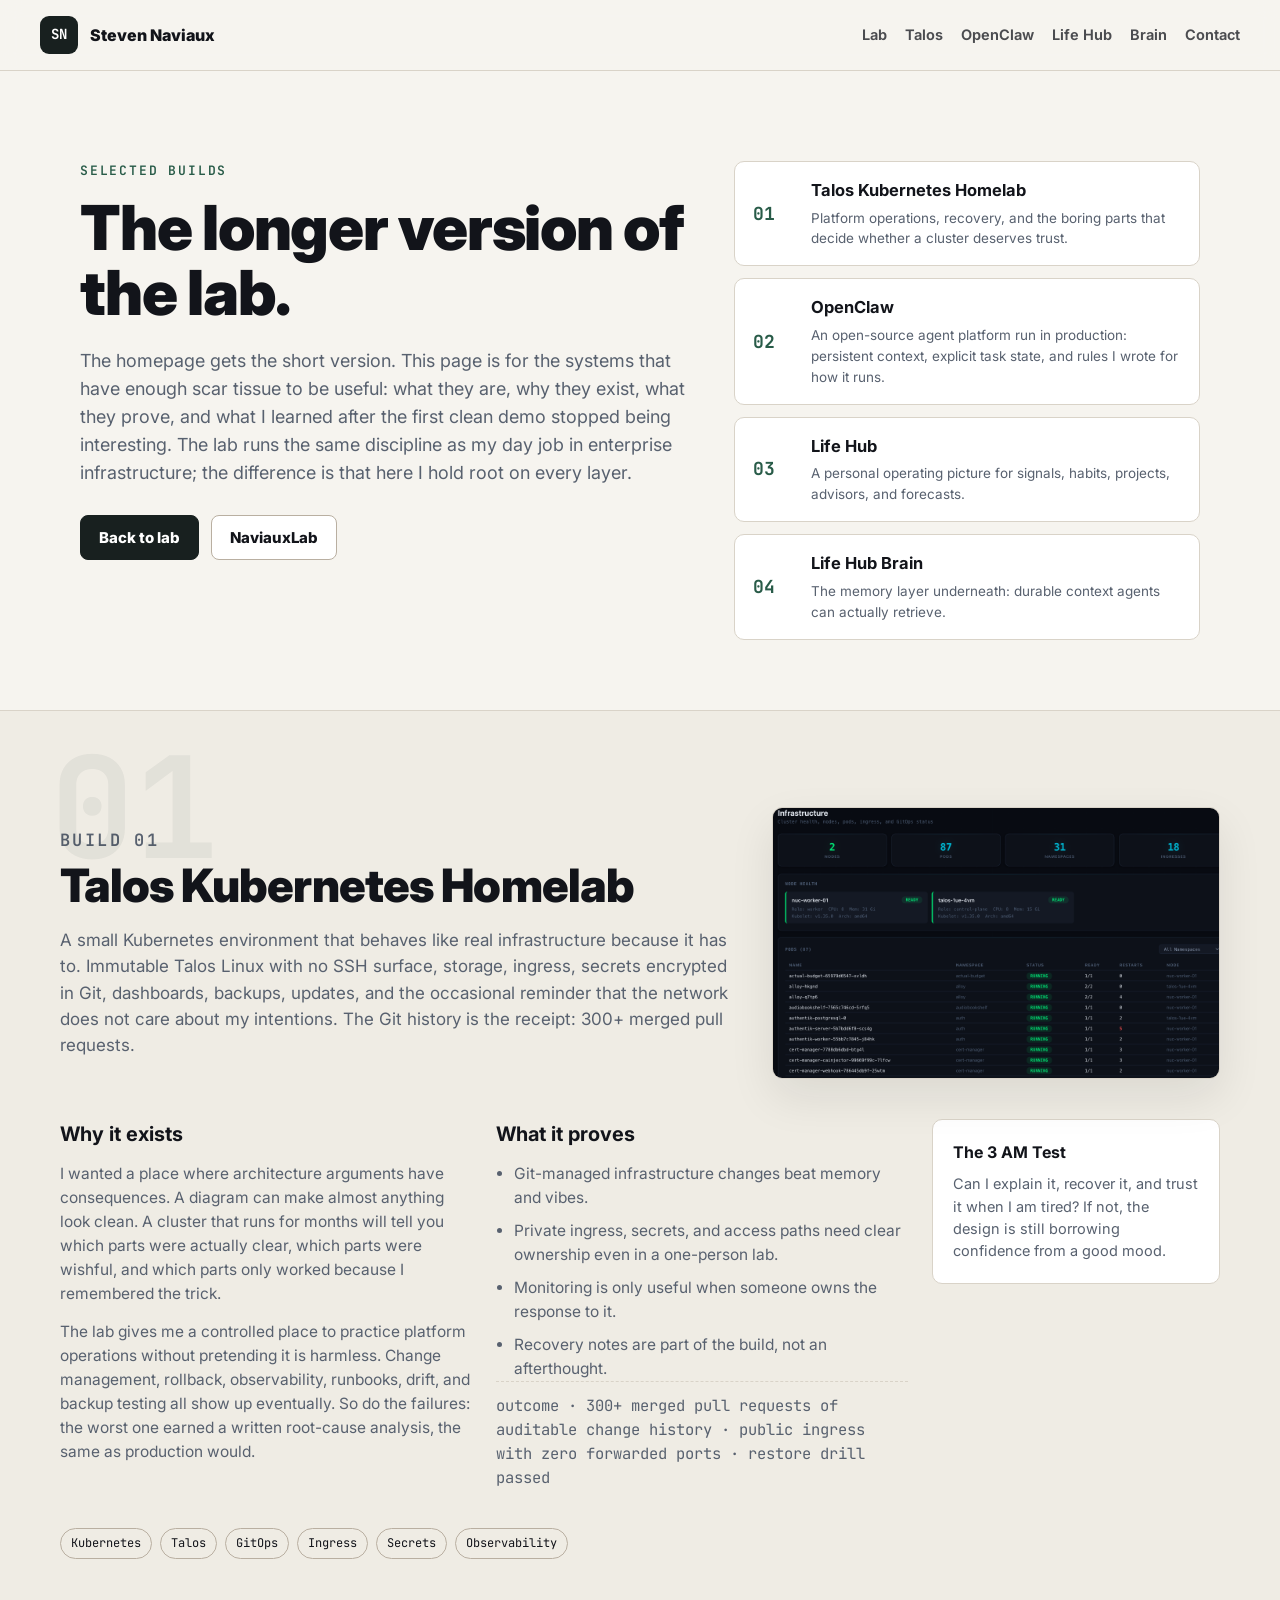
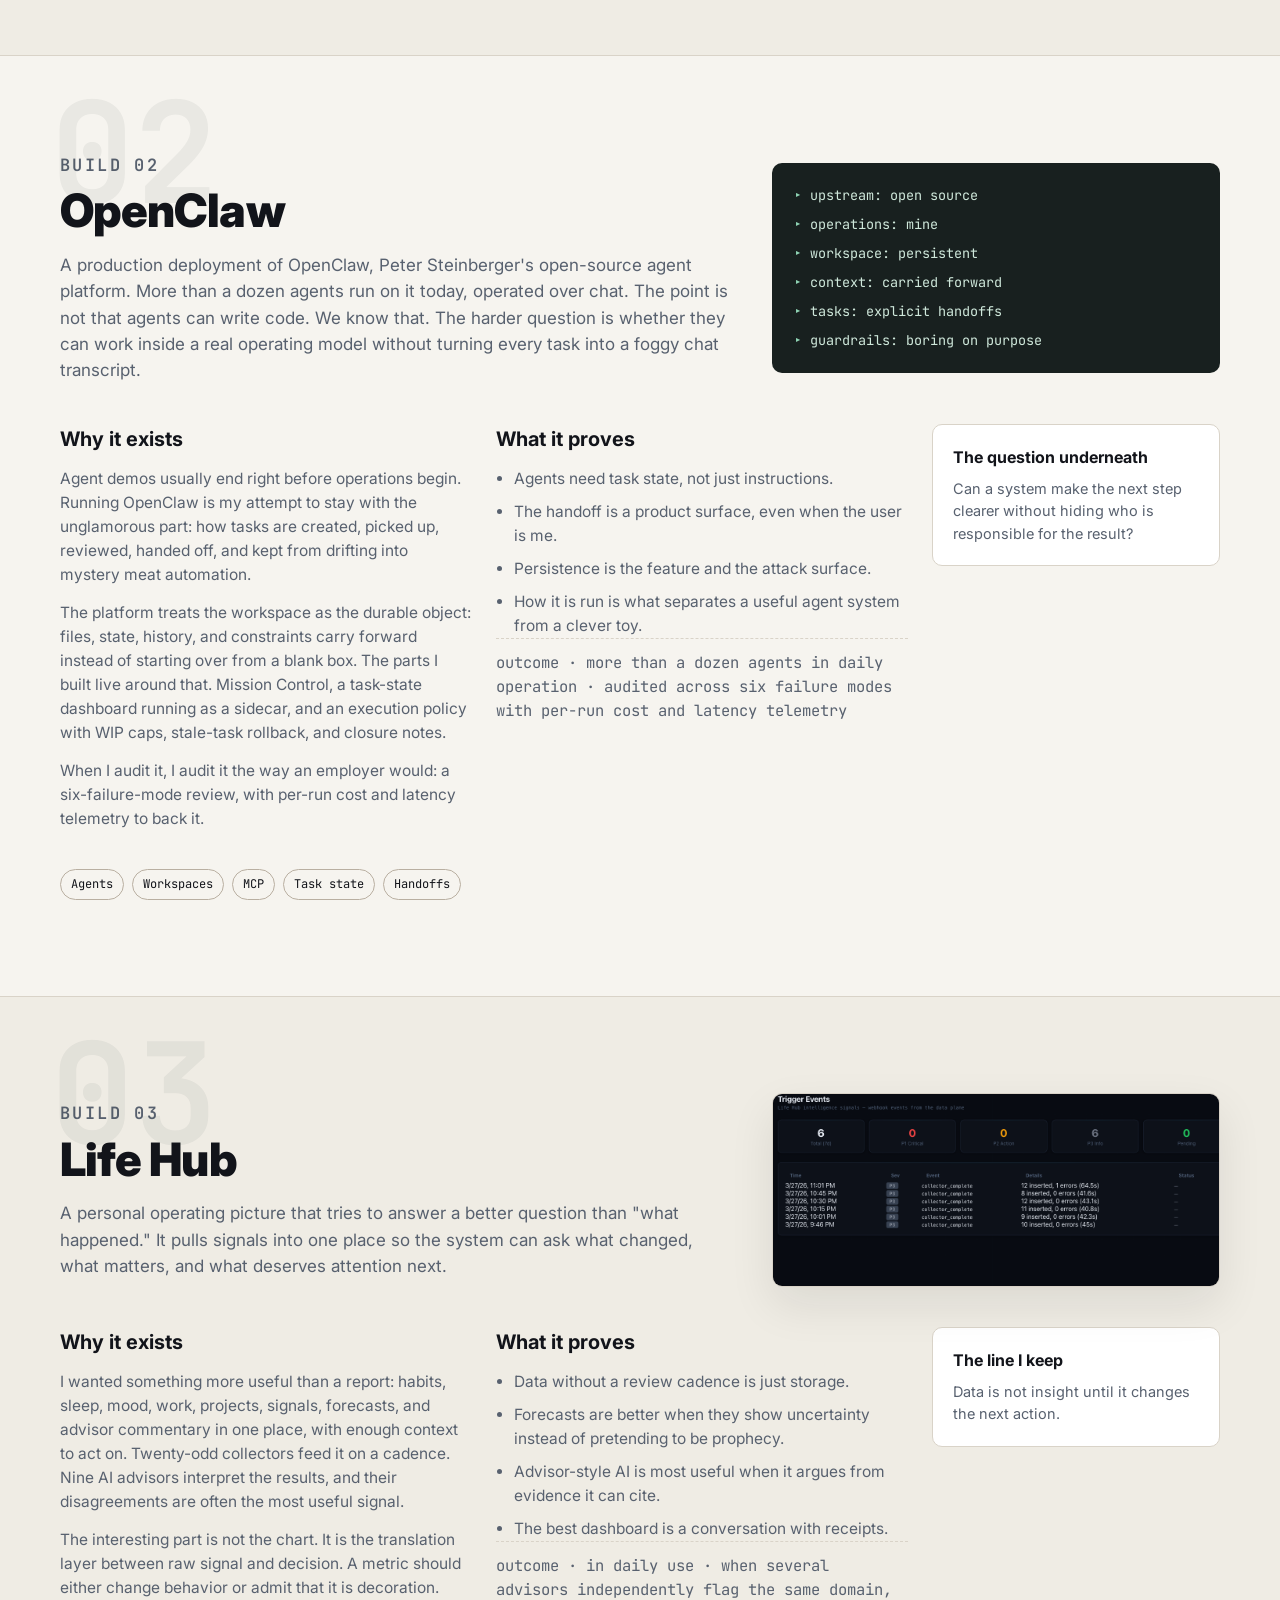
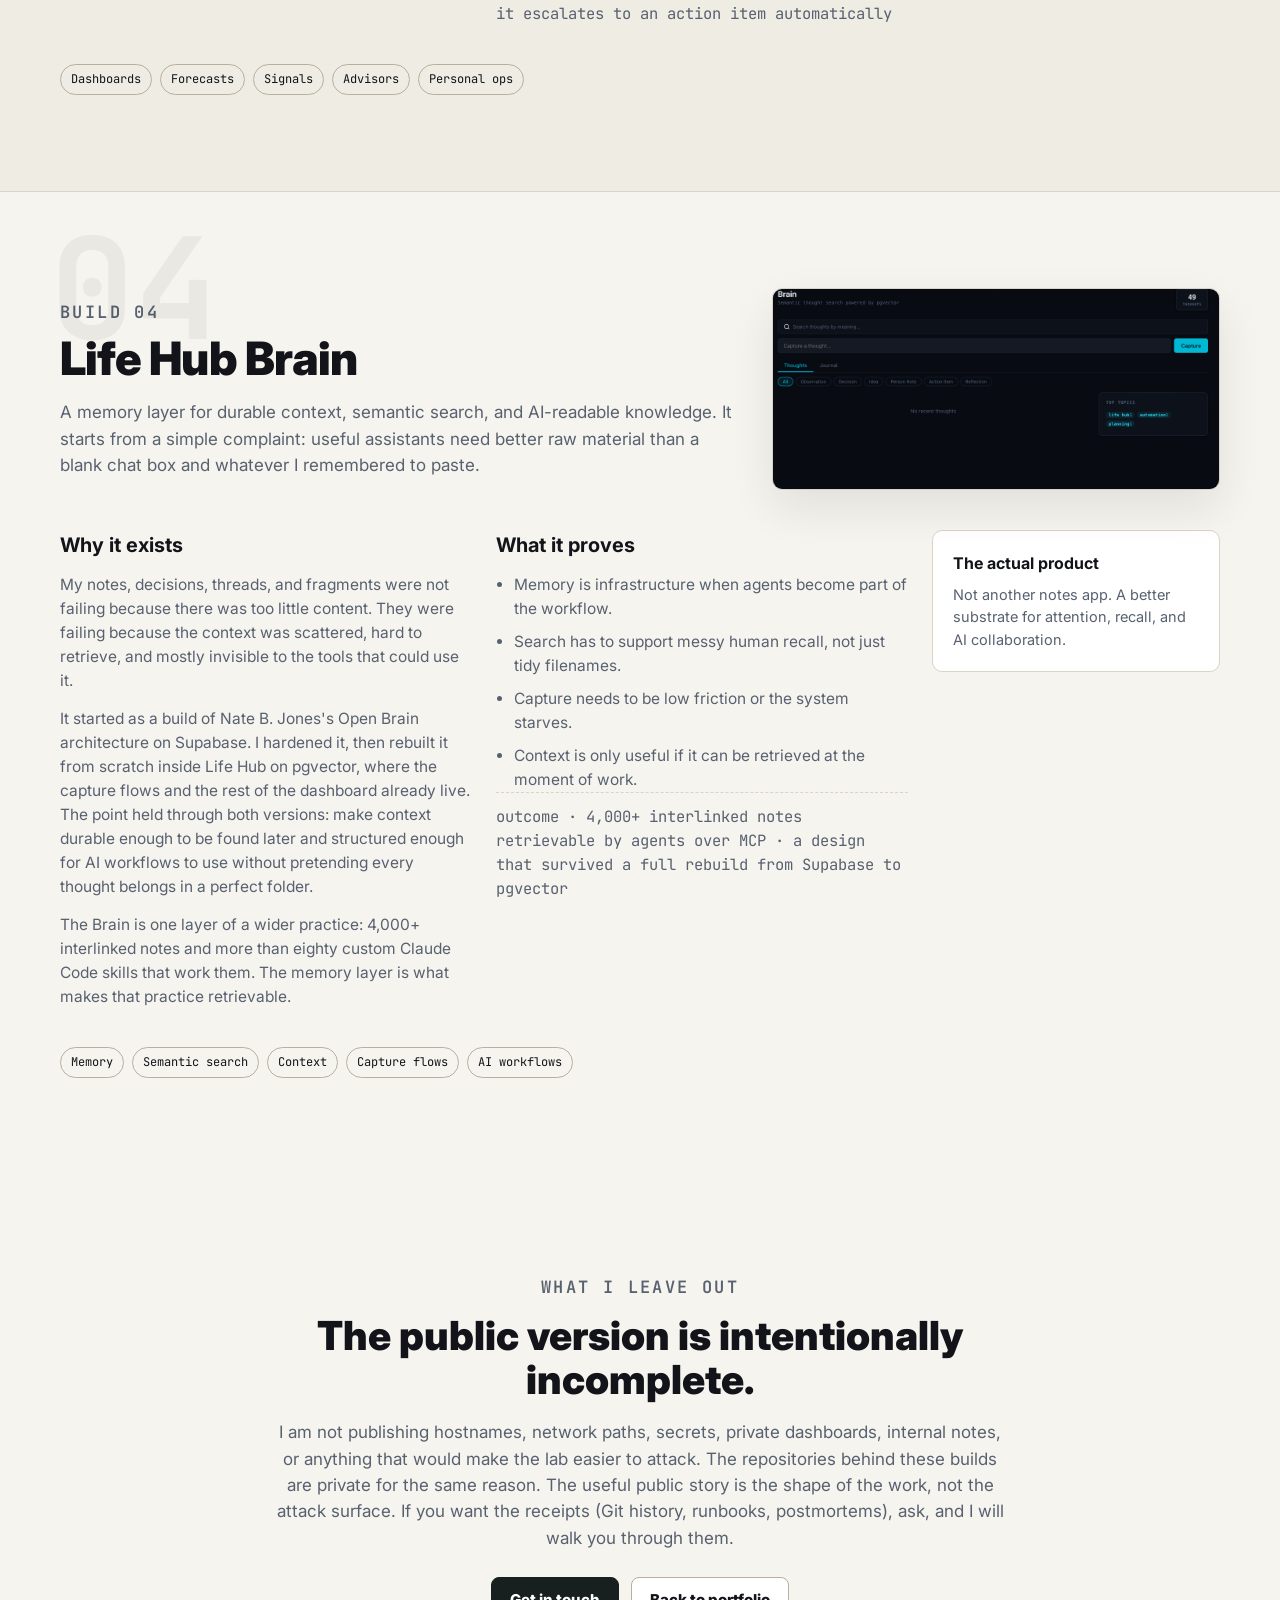
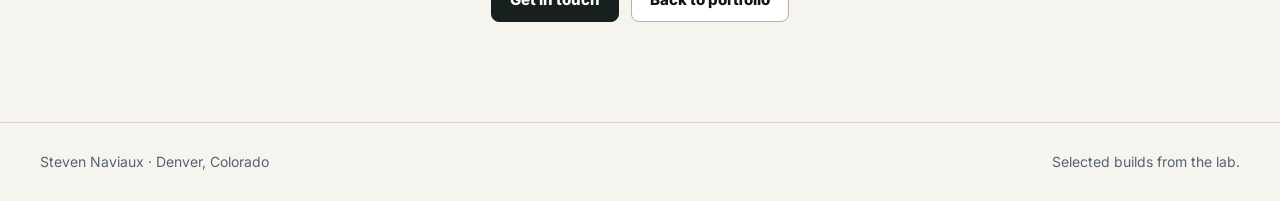
==== builds/index.html @ 9220adcc "feat: launch portfolio site - Promote reviewed portfolio to root: topology homepage, selected builds" ====
<!doctype html>
<html lang="en">
  <head>
    <meta charset="utf-8">
    <meta name="viewport" content="width=device-width, initial-scale=1">
    <meta name="robots" content="index,follow">
    <title>Steven Naviaux | Selected Builds</title>
    <meta name="description" content="Selected independent infrastructure and AI builds by Steven Naviaux, including platform operations, agent workflows, personal intelligence, and AI memory systems.">
    <link rel="canonical" href="https://www.stevennaviaux.com/builds/">
    <meta property="og:type" content="website">
    <meta property="og:title" content="Steven Naviaux | Selected Builds">
    <meta property="og:description" content="Selected independent infrastructure and AI builds by Steven Naviaux, including platform operations, agent workflows, personal intelligence, and AI memory systems.">
    <meta property="og:url" content="https://www.stevennaviaux.com/builds/">
    <meta property="og:image" content="https://www.stevennaviaux.com/assets/headshot.png">
    <meta name="twitter:card" content="summary">
    <meta name="twitter:title" content="Steven Naviaux | Selected Builds">
    <meta name="twitter:description" content="Selected independent infrastructure and AI builds by Steven Naviaux, including platform operations, agent workflows, personal intelligence, and AI memory systems.">
    <meta name="twitter:image" content="https://www.stevennaviaux.com/assets/headshot.png">
    <link rel="icon" type="image/svg+xml" href="../assets/favicon.svg">
    <link rel="preconnect" href="https://fonts.googleapis.com">
    <link rel="preconnect" href="https://fonts.gstatic.com" crossorigin>
    <link rel="stylesheet" href="https://fonts.googleapis.com/css2?family=Inter:wght@400..900&family=JetBrains+Mono:wght@400;600;700&display=swap">
    <style>
      :root {
        --ink: #12141a;
        --muted: #58616f;
        --paper: #f6f4ef;
        --panel: #ffffff;
        --line: #d9d3c8;
        --line-strong: #b9afa1;
        --forest: #285b48;
        --charcoal: #18201f;
        --mono: "JetBrains Mono", ui-monospace, SFMono-Regular, Menlo, monospace;
        --shadow: 0 18px 45px rgba(18, 20, 26, 0.09);
      }
      * { box-sizing: border-box; }
      html { scroll-behavior: smooth; }
      body {
        margin: 0;
        background: var(--paper);
        color: var(--ink);
        font-family: Inter, ui-sans-serif, system-ui, sans-serif;
        line-height: 1.55;
      }
      a { color: inherit; }
      :focus-visible { outline: 3px solid var(--forest); outline-offset: 3px; }
      section[id] { scroll-margin-top: 96px; }

      .skip-link {
        position: absolute; left: 16px; top: 12px; z-index: 120;
        transform: translateY(-200%);
        border-radius: 6px; background: var(--ink); color: #ffffff;
        padding: 10px 14px; text-decoration: none; font-weight: 700;
      }
      .skip-link:focus { transform: translateY(0); }

      .ribbon {
        background: var(--charcoal);
        color: #f6f4ef;
        font-family: var(--mono);
        font-size: 12.5px;
        padding: 9px 24px;
        letter-spacing: 0.04em;
      }
      .ribbon strong { color: #8fd4b4; }

      header.site {
        position: sticky; top: 0; z-index: 50;
        display: flex; align-items: center; justify-content: space-between; gap: 20px;
        padding: 16px 40px;
        background: rgba(246, 244, 239, 0.88);
        backdrop-filter: blur(10px);
        border-bottom: 1px solid var(--line);
      }
      .brand { display: flex; align-items: center; gap: 12px; font-weight: 850; text-decoration: none; }
      .brand-mark {
        display: inline-grid; place-items: center; width: 38px; height: 38px;
        border-radius: 9px; background: var(--charcoal); color: #fff;
        font-family: var(--mono); font-size: 14px; font-weight: 700;
      }
      nav.links { display: flex; flex-wrap: wrap; gap: 18px; font-size: 14.5px; font-weight: 650; }
      nav.links a { text-decoration: none; opacity: 0.75; transition: opacity 0.15s; position: relative; }
      nav.links a:hover { opacity: 1; }
      nav.links a::after {
        content: ""; position: absolute; left: 0; right: 0; bottom: -4px; height: 2px;
        background: var(--forest); transform: scaleX(0); transform-origin: left;
        transition: transform 0.25s ease;
      }
      nav.links a:hover::after, nav.links a:focus-visible::after { transform: scaleX(1); }

      .eyebrow {
        font-family: var(--mono);
        font-size: 13px; font-weight: 600;
        letter-spacing: 0.14em; text-transform: uppercase;
        color: var(--forest);
        margin: 0 0 14px;
      }

      .button {
        display: inline-flex; align-items: center; justify-content: center;
        min-height: 44px; padding: 10px 18px;
        border: 1px solid var(--line-strong); border-radius: 8px;
        background: #fff; font-size: 15px; font-weight: 800; text-decoration: none;
        transition: transform 0.15s ease, box-shadow 0.15s ease, border-color 0.15s;
      }
      .button:hover { transform: translateY(-2px); box-shadow: var(--shadow); border-color: var(--ink); }
      .button-primary { background: var(--charcoal); border-color: var(--charcoal); color: #fff; }
      .actions { display: flex; flex-wrap: wrap; gap: 12px; }

      /* hero */
      .hero {
        max-width: 1200px; margin: 0 auto;
        display: grid; grid-template-columns: minmax(0, 1.3fr) minmax(0, 1fr);
        gap: 48px; align-items: start;
        padding: 90px 40px 70px;
      }
      .hero h1 {
        font-size: clamp(36px, 5vw, 62px);
        line-height: 1.05; letter-spacing: -0.02em;
        margin: 0 0 22px; font-weight: 880;
      }
      .hero-lede { font-size: 18px; color: var(--muted); margin: 0 0 28px; }
      .build-index { display: grid; gap: 12px; }
      .build-index a {
        display: grid; grid-template-columns: 44px 1fr; gap: 4px 14px;
        background: var(--panel); border: 1px solid var(--line); border-radius: 10px;
        padding: 16px 18px; text-decoration: none;
        transition: transform 0.2s ease, box-shadow 0.2s ease;
      }
      .build-index a:hover { transform: translateY(-3px); box-shadow: var(--shadow); }
      .build-index span { grid-row: span 2; font-family: var(--mono); font-weight: 700; color: var(--forest); font-size: 18px; align-self: center; }
      .build-index strong { font-size: 16.5px; }
      .build-index small { color: var(--muted); font-size: 13.5px; }

      /* build sections */
      .build-detail { padding: 96px 40px; }
      .band { background: #efece4; border-top: 1px solid var(--line); border-bottom: 1px solid var(--line); }
      .build-inner { max-width: 1160px; margin: 0 auto; }
      .build-header {
        display: grid; grid-template-columns: minmax(0, 1.2fr) minmax(0, 0.8fr);
        gap: 40px; align-items: center; margin-bottom: 40px; position: relative;
      }
      .build-header.text-only { grid-template-columns: minmax(0, 1.2fr) minmax(0, 0.8fr); }
      .build-header::before {
        content: attr(data-num);
        position: absolute; top: -70px; left: -10px; z-index: 0;
        font-family: var(--mono); font-weight: 700; line-height: 1;
        font-size: clamp(90px, 11vw, 150px);
        color: rgba(24, 32, 31, 0.055);
        pointer-events: none;
      }
      .build-header h2 { font-size: clamp(30px, 3.8vw, 46px); line-height: 1.08; letter-spacing: -0.02em; margin: 8px 0 16px; font-weight: 870; }
      .build-header p { color: var(--muted); font-size: 17px; margin: 0; }
      .build-shot { width: 100%; border-radius: 10px; border: 1px solid var(--line); box-shadow: var(--shadow); }

      .build-body {
        display: grid; grid-template-columns: minmax(0, 1fr) minmax(0, 1fr) minmax(0, 0.7fr);
        gap: 24px; margin-bottom: 24px;
      }
      .build-body h3 { margin: 0 0 12px; font-size: 20px; }
      .build-body p { color: var(--muted); margin: 0 0 14px; font-size: 15.5px; }
      .build-list { margin: 0; padding-left: 18px; color: var(--muted); font-size: 15.5px; }
      .build-list li + li { margin-top: 9px; }
      .outcome {
        font-family: var(--mono); font-size: 13px; color: var(--forest);
        margin: 16px 0 0; padding-top: 12px; border-top: 1px dashed var(--line);
      }
      .outcome::before { content: "outcome · "; color: var(--muted); }
      .pullout {
        background: var(--panel); border: 1px solid var(--line); border-radius: 10px;
        padding: 20px; align-self: start;
      }
      .pullout strong { display: block; margin-bottom: 8px; font-size: 16px; }
      .pullout p { color: var(--muted); margin: 0; font-size: 14.5px; }
      .band .pullout { background: #ffffff; }

      .terminal {
        display: grid; gap: 8px;
        background: var(--charcoal); color: #cfe8db;
        border-radius: 10px; padding: 22px;
        font-family: var(--mono); font-size: 13.5px;
      }
      .terminal span::before { content: "▸ "; color: #8fd4b4; }

      .tags { display: flex; flex-wrap: wrap; gap: 8px; list-style: none; margin: 10px 0 0; padding: 0; }
      .tags li { font-family: var(--mono); font-size: 12px; border: 1px solid var(--line-strong); border-radius: 999px; padding: 5px 10px; }

      /* closing */
      .close-section { max-width: 820px; margin: 0 auto; text-align: center; padding: 100px 40px; }
      .close-section h2 { font-size: clamp(28px, 3.4vw, 40px); line-height: 1.1; margin: 8px 0 16px; font-weight: 870; }
      .close-section p { color: var(--muted); font-size: 17px; }
      .close-section .actions { justify-content: center; margin-top: 26px; }

      footer.site {
        display: flex; justify-content: space-between; flex-wrap: wrap; gap: 12px;
        border-top: 1px solid var(--line); padding: 28px 40px; font-size: 14px; color: var(--muted);
      }
      footer.site p { margin: 0; }

      /* reveals (hidden state only applies once JS has confirmed itself via .js) */
      .js .reveal { opacity: 0; transform: translateY(26px); transition: opacity 0.6s ease, transform 0.6s ease; }
      .reveal.visible { opacity: 1; transform: none; }

      @media (max-width: 980px) {
        .hero, .build-header, .build-header.text-only { grid-template-columns: 1fr; }
        .build-body { grid-template-columns: 1fr 1fr; }
        .pullout { grid-column: 1 / -1; }
      }
      @media (max-width: 680px) {
        header.site, footer.site { padding-left: 20px; padding-right: 20px; }
        .hero { padding: 60px 20px 50px; }
        section[id] { scroll-margin-top: 150px; }
        .build-detail { padding: 70px 20px; }
        .close-section { padding: 80px 20px; }
        .build-body { grid-template-columns: 1fr; }
        .build-header::before { font-size: 80px; top: -48px; }
      }
      @media (prefers-reduced-motion: reduce) {
        html { scroll-behavior: auto; }
        *, *::before, *::after { animation-duration: 0.01ms !important; transition-duration: 0.01ms !important; }
        .reveal { opacity: 1 !important; transform: none !important; }
      }
    </style>
  </head>
  <body class="portfolio-page build-page live-mode" data-site-state="live">
    <a class="skip-link" href="#main">Skip to content</a>

    <header class="site" aria-label="Primary navigation">
      <a class="brand" href="../#top" aria-label="Steven Naviaux home">
        <span class="brand-mark" aria-hidden="true">SN</span>
        <span>Steven Naviaux</span>
      </a>
      <nav class="links" aria-label="Build sections">
        <a href="../#lab">Lab</a>
        <a href="#talos">Talos</a>
        <a href="#openclaw">OpenClaw</a>
        <a href="#life-hub">Life Hub</a>
        <a href="#brain">Brain</a>
        <a href="../#contact">Contact</a>
      </nav>
    </header>

    <main id="main">
      <section class="hero" aria-labelledby="builds-title">
        <div>
          <p class="eyebrow">Selected builds</p>
          <h1 id="builds-title">The longer version of the lab.</h1>
          <p class="hero-lede">
            The homepage gets the short version. This page is for the systems that have enough scar tissue to be useful: what they are, why they exist, what they prove, and what I learned after the first clean demo stopped being interesting. The lab runs the same discipline as my day job in enterprise infrastructure; the difference is that here I hold root on every layer.
          </p>
          <div class="actions">
            <a class="button button-primary" href="../#lab">Back to lab</a>
            <a class="button" href="https://steven.naviauxlab.com/">NaviauxLab</a>
          </div>
        </div>
        <div class="build-index" aria-label="Build index">
          <a href="#talos">
            <span>01</span>
            <strong>Talos Kubernetes Homelab</strong>
            <small>Platform operations, recovery, and the boring parts that decide whether a cluster deserves trust.</small>
          </a>
          <a href="#openclaw">
            <span>02</span>
            <strong>OpenClaw</strong>
            <small>An open-source agent platform run in production: persistent context, explicit task state, and rules I wrote for how it runs.</small>
          </a>
          <a href="#life-hub">
            <span>03</span>
            <strong>Life Hub</strong>
            <small>A personal operating picture for signals, habits, projects, advisors, and forecasts.</small>
          </a>
          <a href="#brain">
            <span>04</span>
            <strong>Life Hub Brain</strong>
            <small>The memory layer underneath: durable context agents can actually retrieve.</small>
          </a>
        </div>
      </section>

      <section class="build-detail band" id="talos" aria-labelledby="talos-title">
        <div class="build-inner">
          <div class="build-header reveal" data-num="01">
            <div>
              <p class="eyebrow">Build 01</p>
              <h2 id="talos-title">Talos Kubernetes Homelab</h2>
              <p>
                A small Kubernetes environment that behaves like real infrastructure because it has to. Immutable Talos Linux with no SSH surface, storage, ingress, secrets encrypted in Git, dashboards, backups, updates, and the occasional reminder that the network does not care about my intentions. The Git history is the receipt: 300+ merged pull requests.
              </p>
            </div>
            <img class="build-shot" src="../assets/lab-infra.png" alt="Cropped infrastructure dashboard showing cluster health, nodes, pods, namespaces, and ingress status.">
          </div>
          <div class="build-body reveal">
            <article>
              <h3>Why it exists</h3>
              <p>
                I wanted a place where architecture arguments have consequences. A diagram can make almost anything look clean. A cluster that runs for months will tell you which parts were actually clear, which parts were wishful, and which parts only worked because I remembered the trick.
              </p>
              <p>
                The lab gives me a controlled place to practice platform operations without pretending it is harmless. Change management, rollback, observability, runbooks, drift, and backup testing all show up eventually. So do the failures: the worst one earned a written root-cause analysis, the same as production would.
              </p>
            </article>
            <article>
              <h3>What it proves</h3>
              <ul class="build-list">
                <li>Git-managed infrastructure changes beat memory and vibes.</li>
                <li>Private ingress, secrets, and access paths need clear ownership even in a one-person lab.</li>
                <li>Monitoring is only useful when someone owns the response to it.</li>
                <li>Recovery notes are part of the build, not an afterthought.</li>
              </ul>
              <p class="outcome">300+ merged pull requests of auditable change history · public ingress with zero forwarded ports · restore drill passed</p>
            </article>
            <aside class="pullout">
              <strong>The 3 AM Test</strong>
              <p>Can I explain it, recover it, and trust it when I am tired? If not, the design is still borrowing confidence from a good mood.</p>
            </aside>
          </div>
          <ul class="tags" aria-label="Talos build tags">
            <li>Kubernetes</li>
            <li>Talos</li>
            <li>GitOps</li>
            <li>Ingress</li>
            <li>Secrets</li>
            <li>Observability</li>
          </ul>
        </div>
      </section>

      <section class="build-detail" id="openclaw" aria-labelledby="openclaw-title">
        <div class="build-inner">
          <div class="build-header text-only reveal" data-num="02">
            <div>
              <p class="eyebrow">Build 02</p>
              <h2 id="openclaw-title">OpenClaw</h2>
              <p>
                A production deployment of OpenClaw, Peter Steinberger's open-source agent platform. More than a dozen agents run on it today, operated over chat. The point is not that agents can write code. We know that. The harder question is whether they can work inside a real operating model without turning every task into a foggy chat transcript.
              </p>
            </div>
            <div class="terminal" aria-label="OpenClaw operating model">
              <span>upstream: open source</span>
              <span>operations: mine</span>
              <span>workspace: persistent</span>
              <span>context: carried forward</span>
              <span>tasks: explicit handoffs</span>
              <span>guardrails: boring on purpose</span>
            </div>
          </div>
          <div class="build-body reveal">
            <article>
              <h3>Why it exists</h3>
              <p>
                Agent demos usually end right before operations begin. Running OpenClaw is my attempt to stay with the unglamorous part: how tasks are created, picked up, reviewed, handed off, and kept from drifting into mystery meat automation.
              </p>
              <p>
                The platform treats the workspace as the durable object: files, state, history, and constraints carry forward instead of starting over from a blank box. The parts I built live around that. Mission Control, a task-state dashboard running as a sidecar, and an execution policy with WIP caps, stale-task rollback, and closure notes.
              </p>
              <p>
                When I audit it, I audit it the way an employer would: a six-failure-mode review, with per-run cost and latency telemetry to back it.
              </p>
            </article>
            <article>
              <h3>What it proves</h3>
              <ul class="build-list">
                <li>Agents need task state, not just instructions.</li>
                <li>The handoff is a product surface, even when the user is me.</li>
                <li>Persistence is the feature and the attack surface.</li>
                <li>How it is run is what separates a useful agent system from a clever toy.</li>
              </ul>
              <p class="outcome">more than a dozen agents in daily operation · audited across six failure modes with per-run cost and latency telemetry</p>
            </article>
            <aside class="pullout">
              <strong>The question underneath</strong>
              <p>Can a system make the next step clearer without hiding who is responsible for the result?</p>
            </aside>
          </div>
          <ul class="tags" aria-label="OpenClaw build tags">
            <li>Agents</li>
            <li>Workspaces</li>
            <li>MCP</li>
            <li>Task state</li>
            <li>Handoffs</li>
          </ul>
        </div>
      </section>

      <section class="build-detail band" id="life-hub" aria-labelledby="life-hub-title">
        <div class="build-inner">
          <div class="build-header reveal" data-num="03">
            <div>
              <p class="eyebrow">Build 03</p>
              <h2 id="life-hub-title">Life Hub</h2>
              <p>
                A personal operating picture that tries to answer a better question than "what happened." It pulls signals into one place so the system can ask what changed, what matters, and what deserves attention next.
              </p>
            </div>
            <img class="build-shot" src="../assets/lab-triggers.png" alt="Cropped Mission Control trigger events view showing Life Hub intelligence signals and collector status.">
          </div>
          <div class="build-body reveal">
            <article>
              <h3>Why it exists</h3>
              <p>
                I wanted something more useful than a report: habits, sleep, mood, work, projects, signals, forecasts, and advisor commentary in one place, with enough context to act on. Twenty-odd collectors feed it on a cadence. Nine AI advisors interpret the results, and their disagreements are often the most useful signal.
              </p>
              <p>
                The interesting part is not the chart. It is the translation layer between raw signal and decision. A metric should either change behavior or admit that it is decoration.
              </p>
            </article>
            <article>
              <h3>What it proves</h3>
              <ul class="build-list">
                <li>Data without a review cadence is just storage.</li>
                <li>Forecasts are better when they show uncertainty instead of pretending to be prophecy.</li>
                <li>Advisor-style AI is most useful when it argues from evidence it can cite.</li>
                <li>The best dashboard is a conversation with receipts.</li>
              </ul>
              <p class="outcome">in daily use · when several advisors independently flag the same domain, it escalates to an action item automatically</p>
            </article>
            <aside class="pullout">
              <strong>The line I keep</strong>
              <p>Data is not insight until it changes the next action.</p>
            </aside>
          </div>
          <ul class="tags" aria-label="Life Hub build tags">
            <li>Dashboards</li>
            <li>Forecasts</li>
            <li>Signals</li>
            <li>Advisors</li>
            <li>Personal ops</li>
          </ul>
        </div>
      </section>

      <section class="build-detail" id="brain" aria-labelledby="brain-title">
        <div class="build-inner">
          <div class="build-header reveal" data-num="04">
            <div>
              <p class="eyebrow">Build 04</p>
              <h2 id="brain-title">Life Hub Brain</h2>
              <p>
                A memory layer for durable context, semantic search, and AI-readable knowledge. It starts from a simple complaint: useful assistants need better raw material than a blank chat box and whatever I remembered to paste.
              </p>
            </div>
            <img class="build-shot" src="../assets/lab-brain.png" alt="Cropped semantic thought search interface with topic filters and search controls.">
          </div>
          <div class="build-body reveal">
            <article>
              <h3>Why it exists</h3>
              <p>
                My notes, decisions, threads, and fragments were not failing because there was too little content. They were failing because the context was scattered, hard to retrieve, and mostly invisible to the tools that could use it.
              </p>
              <p>
                It started as a build of Nate B. Jones's Open Brain architecture on Supabase. I hardened it, then rebuilt it from scratch inside Life Hub on pgvector, where the capture flows and the rest of the dashboard already live. The point held through both versions: make context durable enough to be found later and structured enough for AI workflows to use without pretending every thought belongs in a perfect folder.
              </p>
              <p>
                The Brain is one layer of a wider practice: 4,000+ interlinked notes and more than eighty custom Claude Code skills that work them. The memory layer is what makes that practice retrievable.
              </p>
            </article>
            <article>
              <h3>What it proves</h3>
              <ul class="build-list">
                <li>Memory is infrastructure when agents become part of the workflow.</li>
                <li>Search has to support messy human recall, not just tidy filenames.</li>
                <li>Capture needs to be low friction or the system starves.</li>
                <li>Context is only useful if it can be retrieved at the moment of work.</li>
              </ul>
              <p class="outcome">4,000+ interlinked notes retrievable by agents over MCP · a design that survived a full rebuild from Supabase to pgvector</p>
            </article>
            <aside class="pullout">
              <strong>The actual product</strong>
              <p>Not another notes app. A better substrate for attention, recall, and AI collaboration.</p>
            </aside>
          </div>
          <ul class="tags" aria-label="Life Hub Brain build tags">
            <li>Memory</li>
            <li>Semantic search</li>
            <li>Context</li>
            <li>Capture flows</li>
            <li>AI workflows</li>
          </ul>
        </div>
      </section>

      <section class="close-section" aria-labelledby="builds-close-title">
        <p class="eyebrow">What I leave out</p>
        <h2 id="builds-close-title">The public version is intentionally incomplete.</h2>
        <p>
          I am not publishing hostnames, network paths, secrets, private dashboards, internal notes, or anything that would make the lab easier to attack. The repositories behind these builds are private for the same reason. The useful public story is the shape of the work, not the attack surface. If you want the receipts (Git history, runbooks, postmortems), ask, and I will walk you through them.
        </p>
        <div class="actions">
          <a class="button button-primary" href="../#contact">Get in touch</a>
          <a class="button" href="../">Back to portfolio</a>
        </div>
      </section>
    </main>

    <footer class="site">
      <p>Steven Naviaux · Denver, Colorado</p>
      <p>Selected builds from the lab.</p>
    </footer>

    <script>
      (function () {
        try {
          document.documentElement.classList.add("js");
          const reduced = window.matchMedia("(prefers-reduced-motion: reduce)").matches;
          const els = document.querySelectorAll(".reveal");
          if (reduced || !("IntersectionObserver" in window)) {
            els.forEach((el) => el.classList.add("visible"));
            return;
          }
          const observer = new IntersectionObserver((entries) => {
            entries.forEach((e) => { if (e.isIntersecting) { e.target.classList.add("visible"); observer.unobserve(e.target); } });
          }, { threshold: 0.1 });
          els.forEach((el) => observer.observe(el));
        } catch (err) {
          document.documentElement.classList.remove("js");
        }
      })();
    </script>
  </body>
</html>
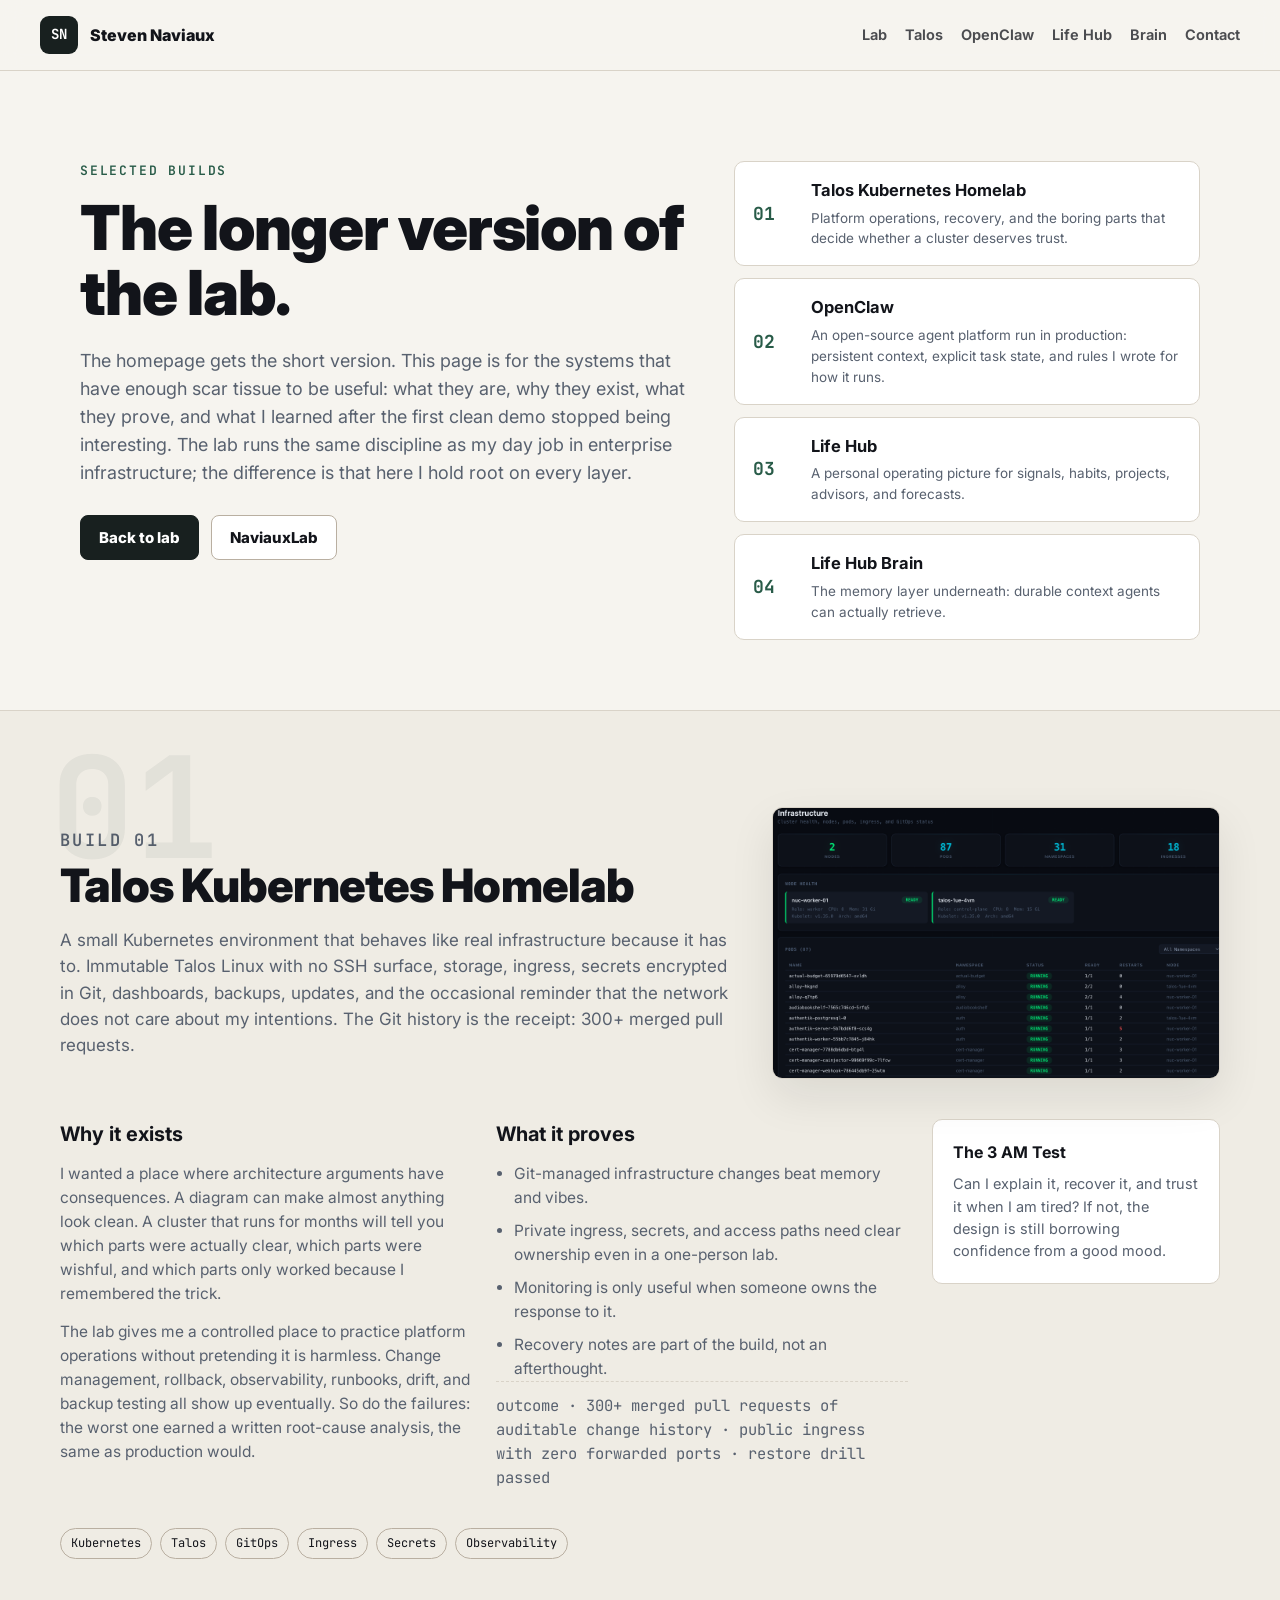
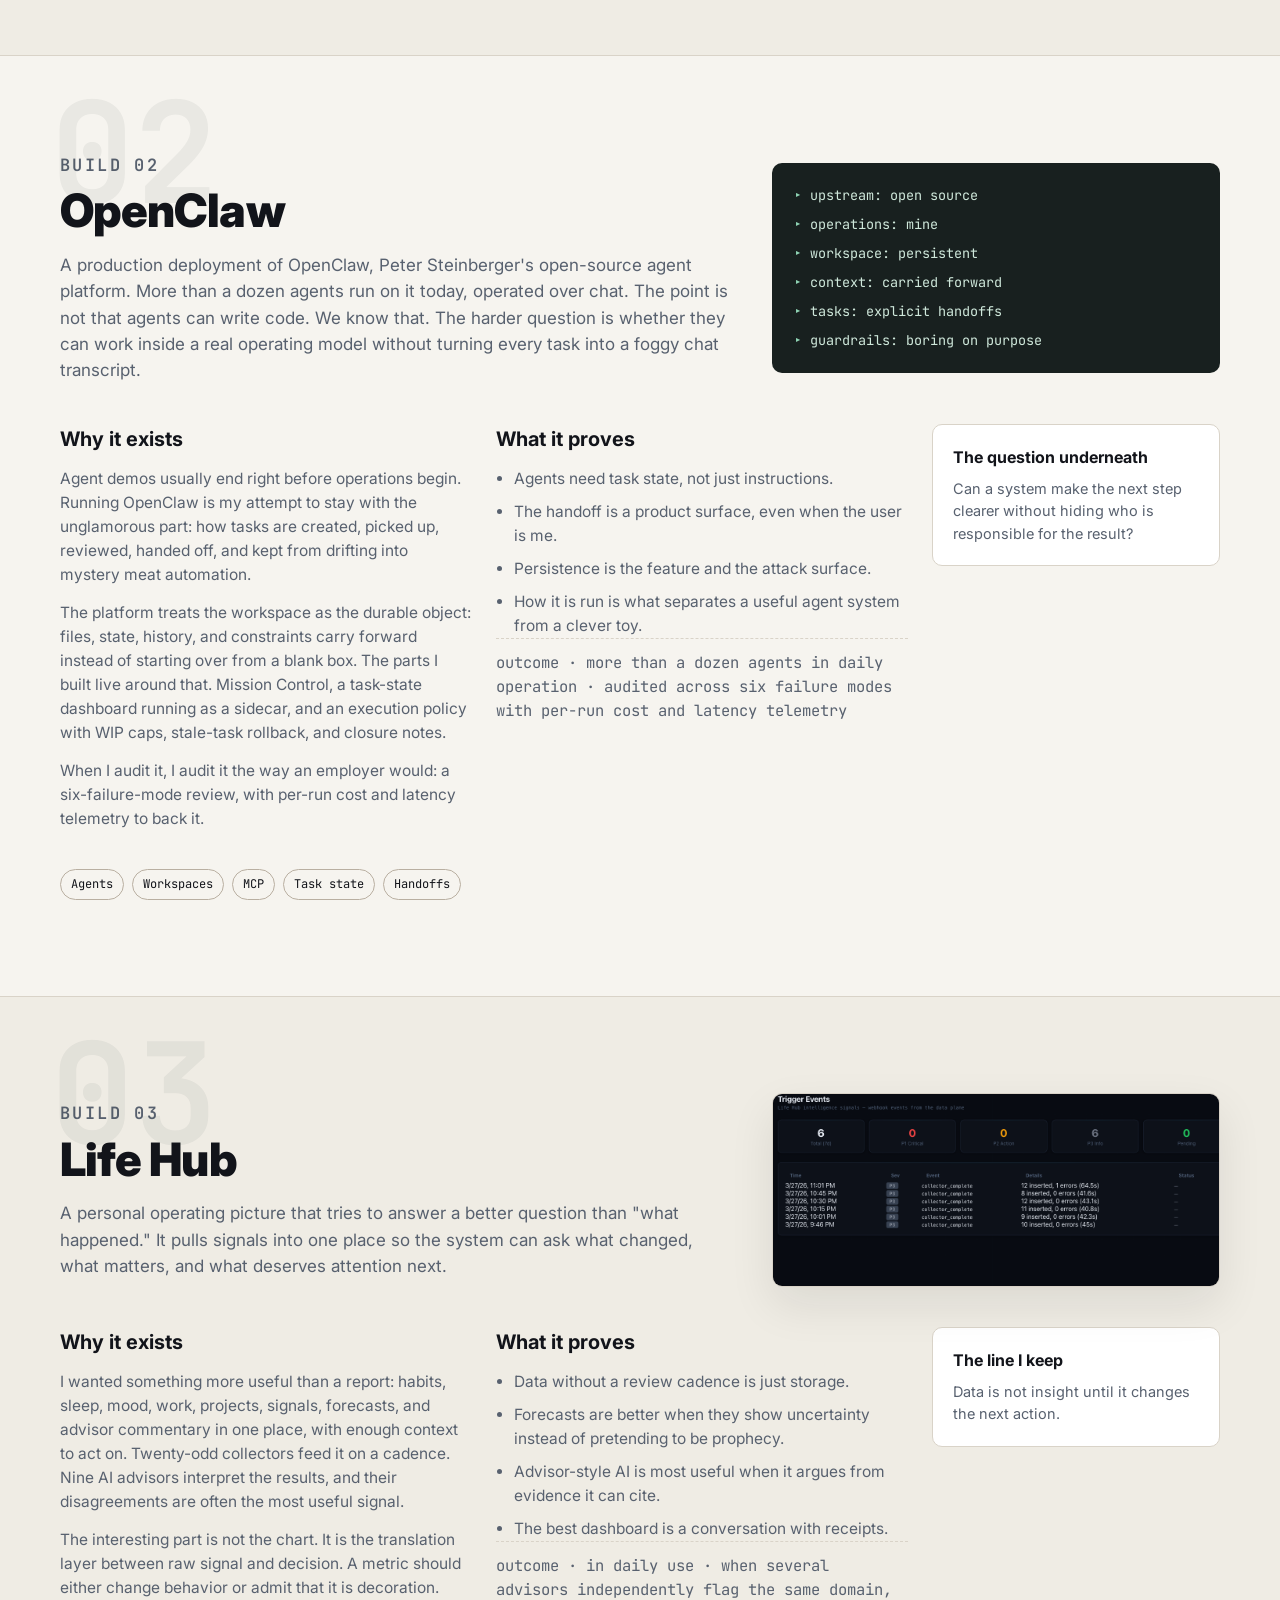
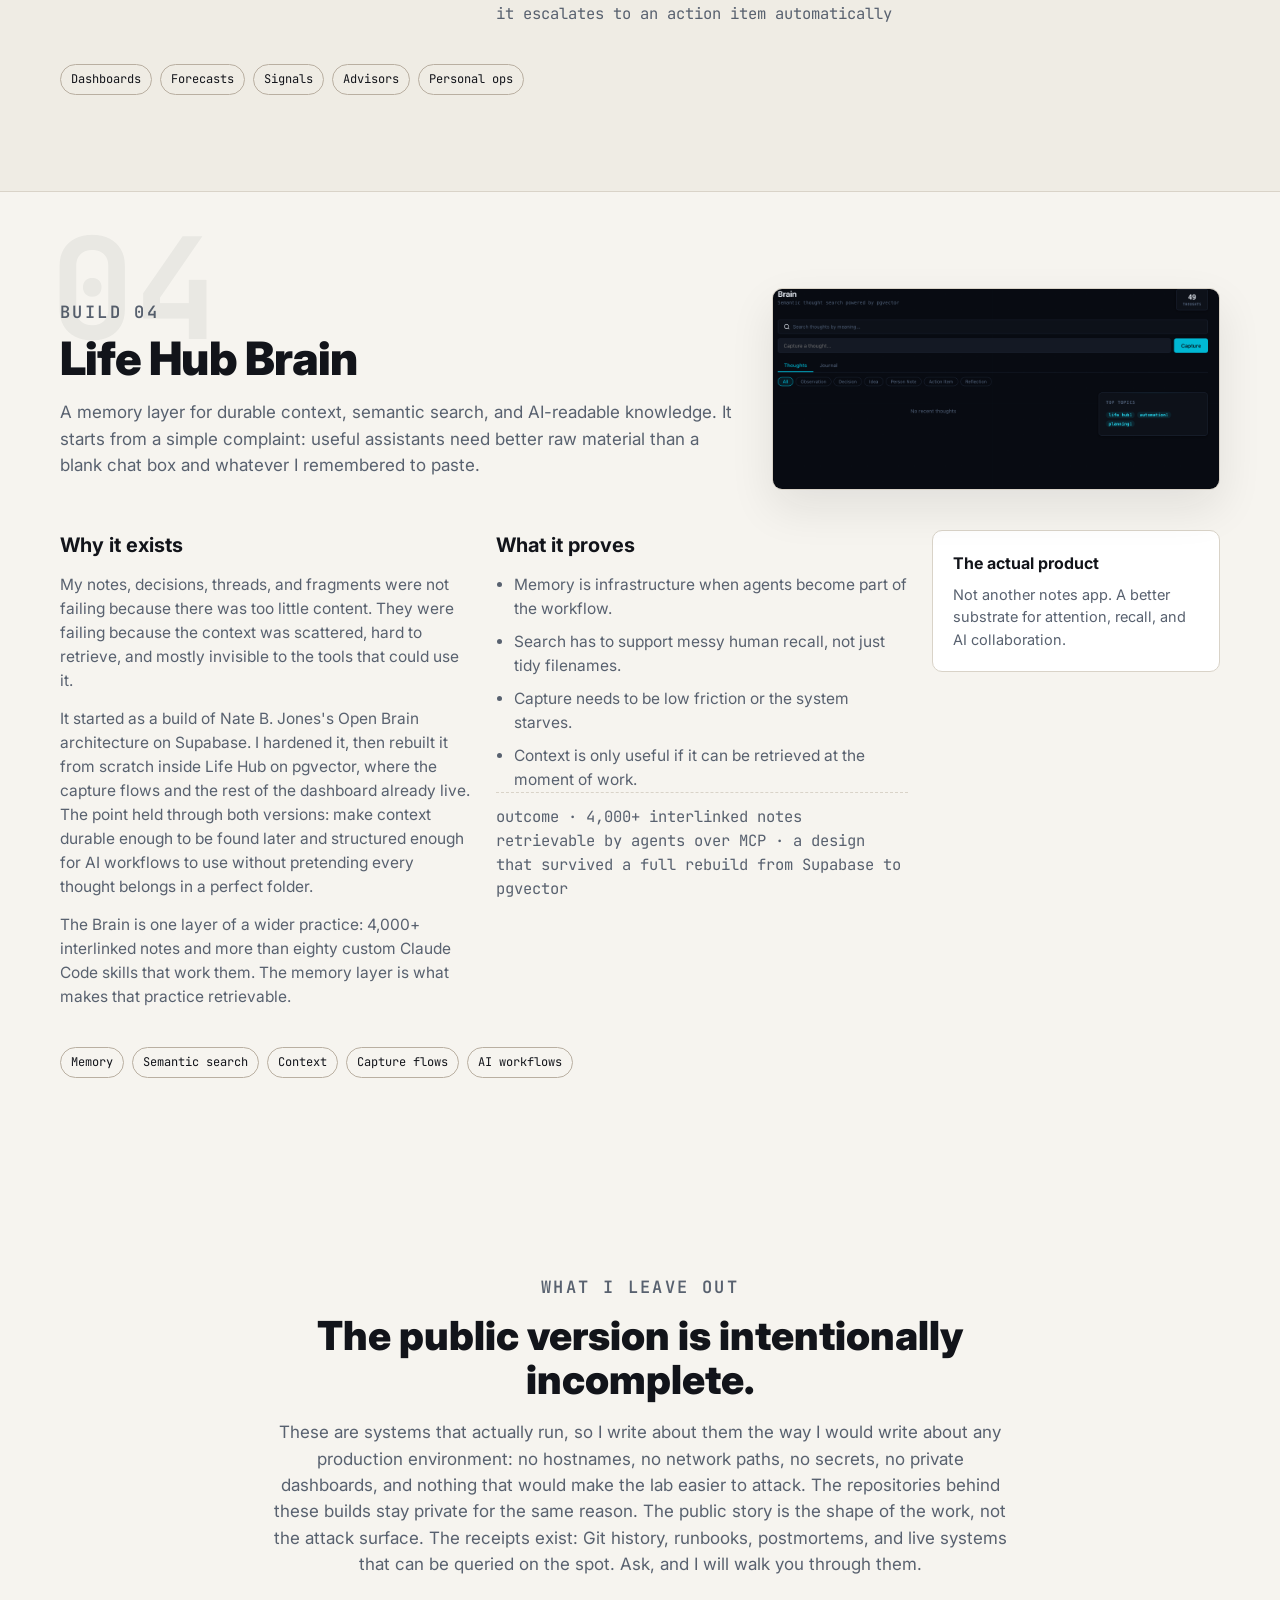
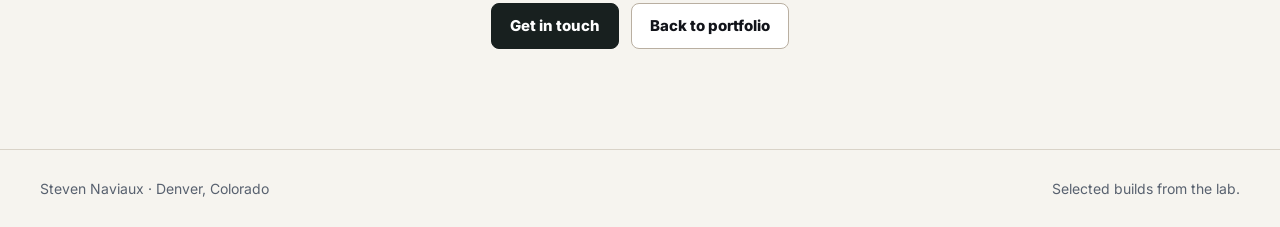
==== commit ced5e2f7: "copy: sharpen the builds-page closing section Co-Authored-By: Claude Fable 5 <noreply@anthropic.com>" ====
--- a/builds/index.html
+++ b/builds/index.html
@@ -483,7 +483,7 @@
         <p class="eyebrow">What I leave out</p>
         <h2 id="builds-close-title">The public version is intentionally incomplete.</h2>
         <p>
-          I am not publishing hostnames, network paths, secrets, private dashboards, internal notes, or anything that would make the lab easier to attack. The repositories behind these builds are private for the same reason. The useful public story is the shape of the work, not the attack surface. If you want the receipts (Git history, runbooks, postmortems), ask, and I will walk you through them.
+          These are systems that actually run, so I write about them the way I would write about any production environment: no hostnames, no network paths, no secrets, no private dashboards, and nothing that would make the lab easier to attack. The repositories behind these builds stay private for the same reason. The public story is the shape of the work, not the attack surface. The receipts exist: Git history, runbooks, postmortems, and live systems that can be queried on the spot. Ask, and I will walk you through them.
         </p>
         <div class="actions">
           <a class="button button-primary" href="../#contact">Get in touch</a>
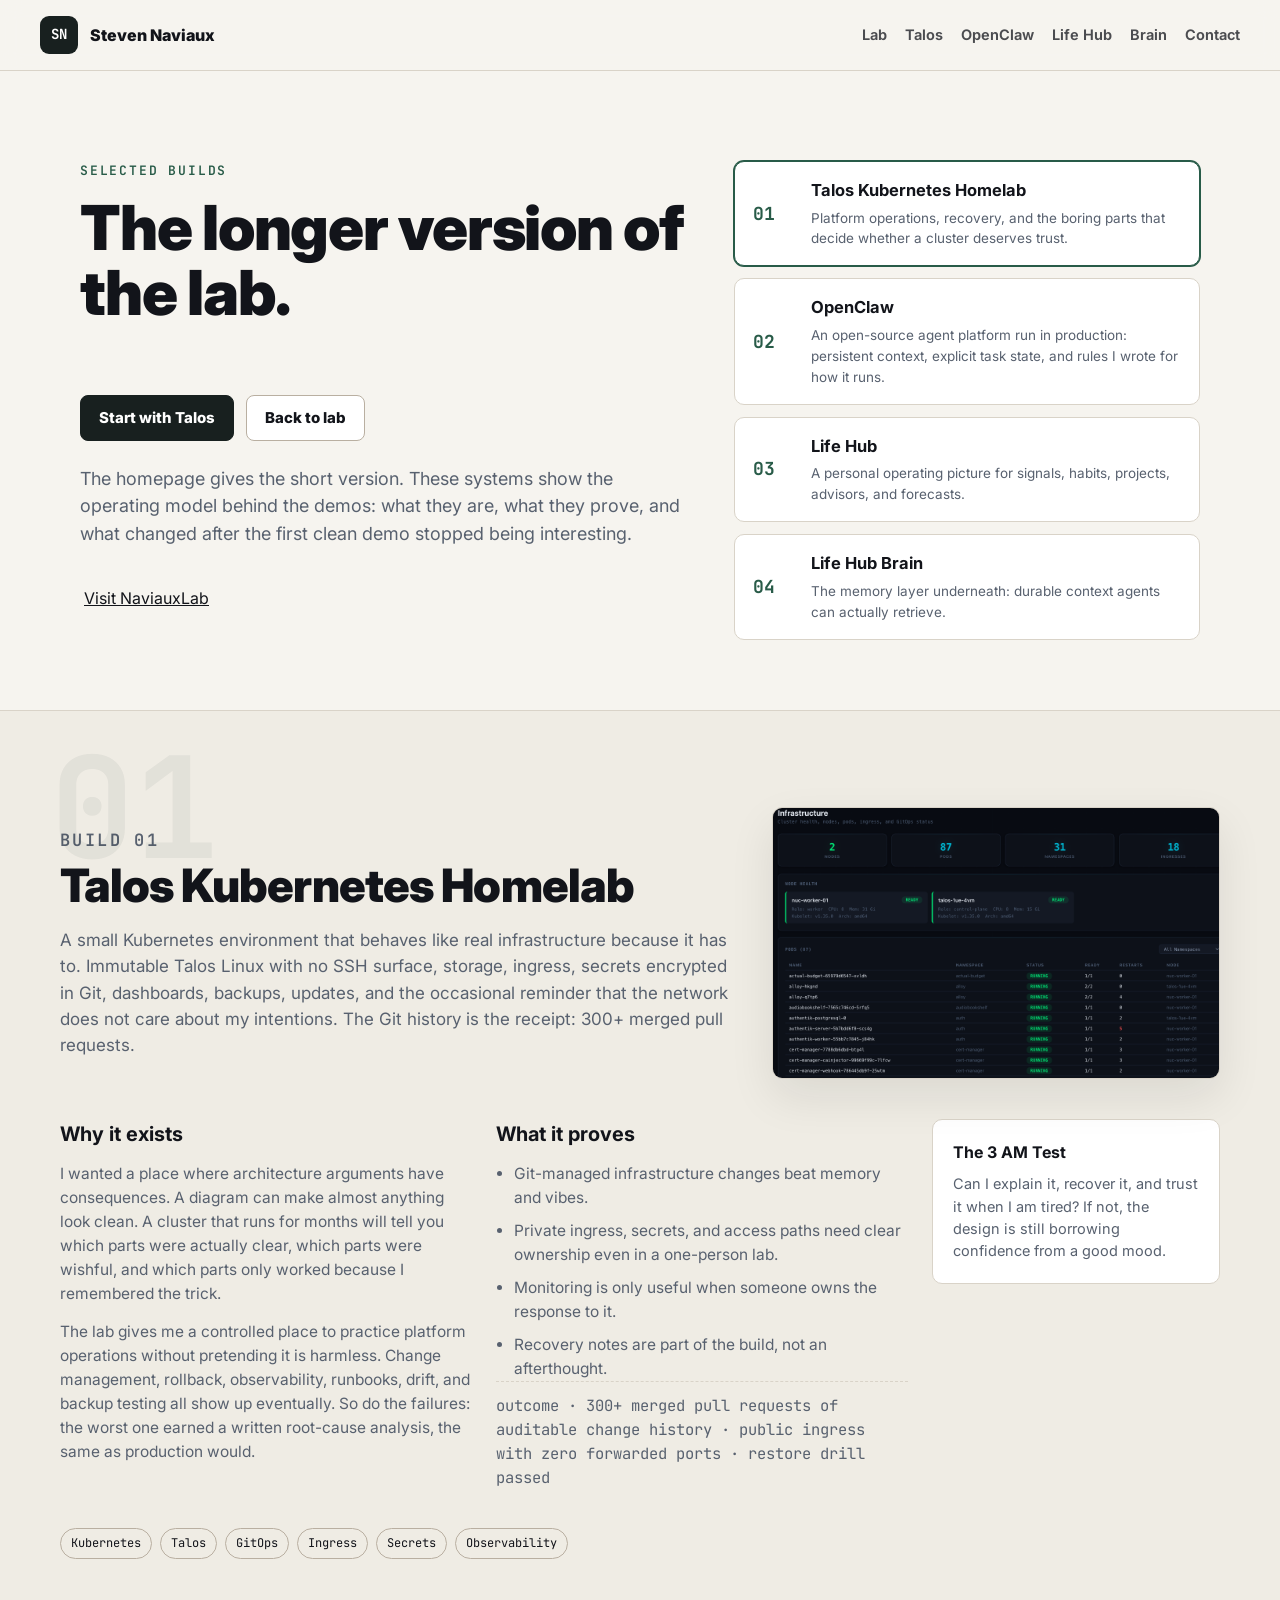
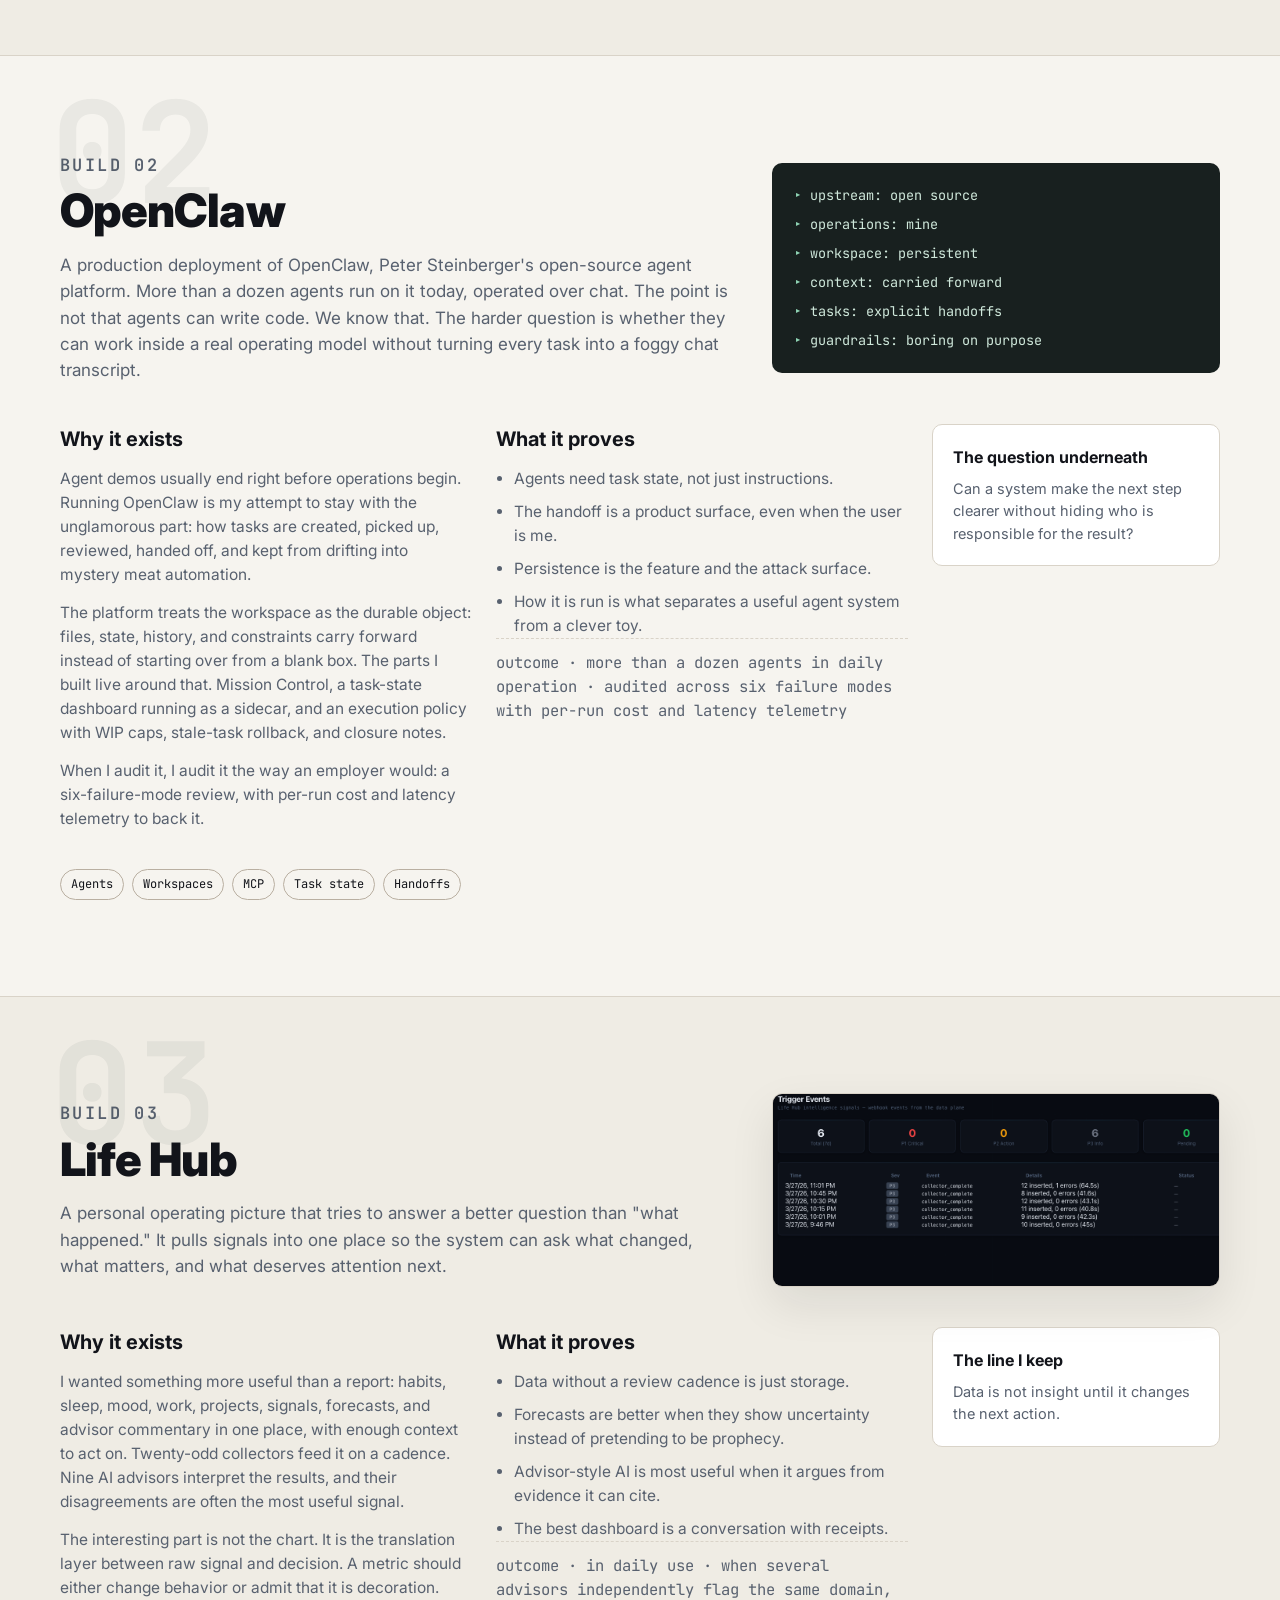
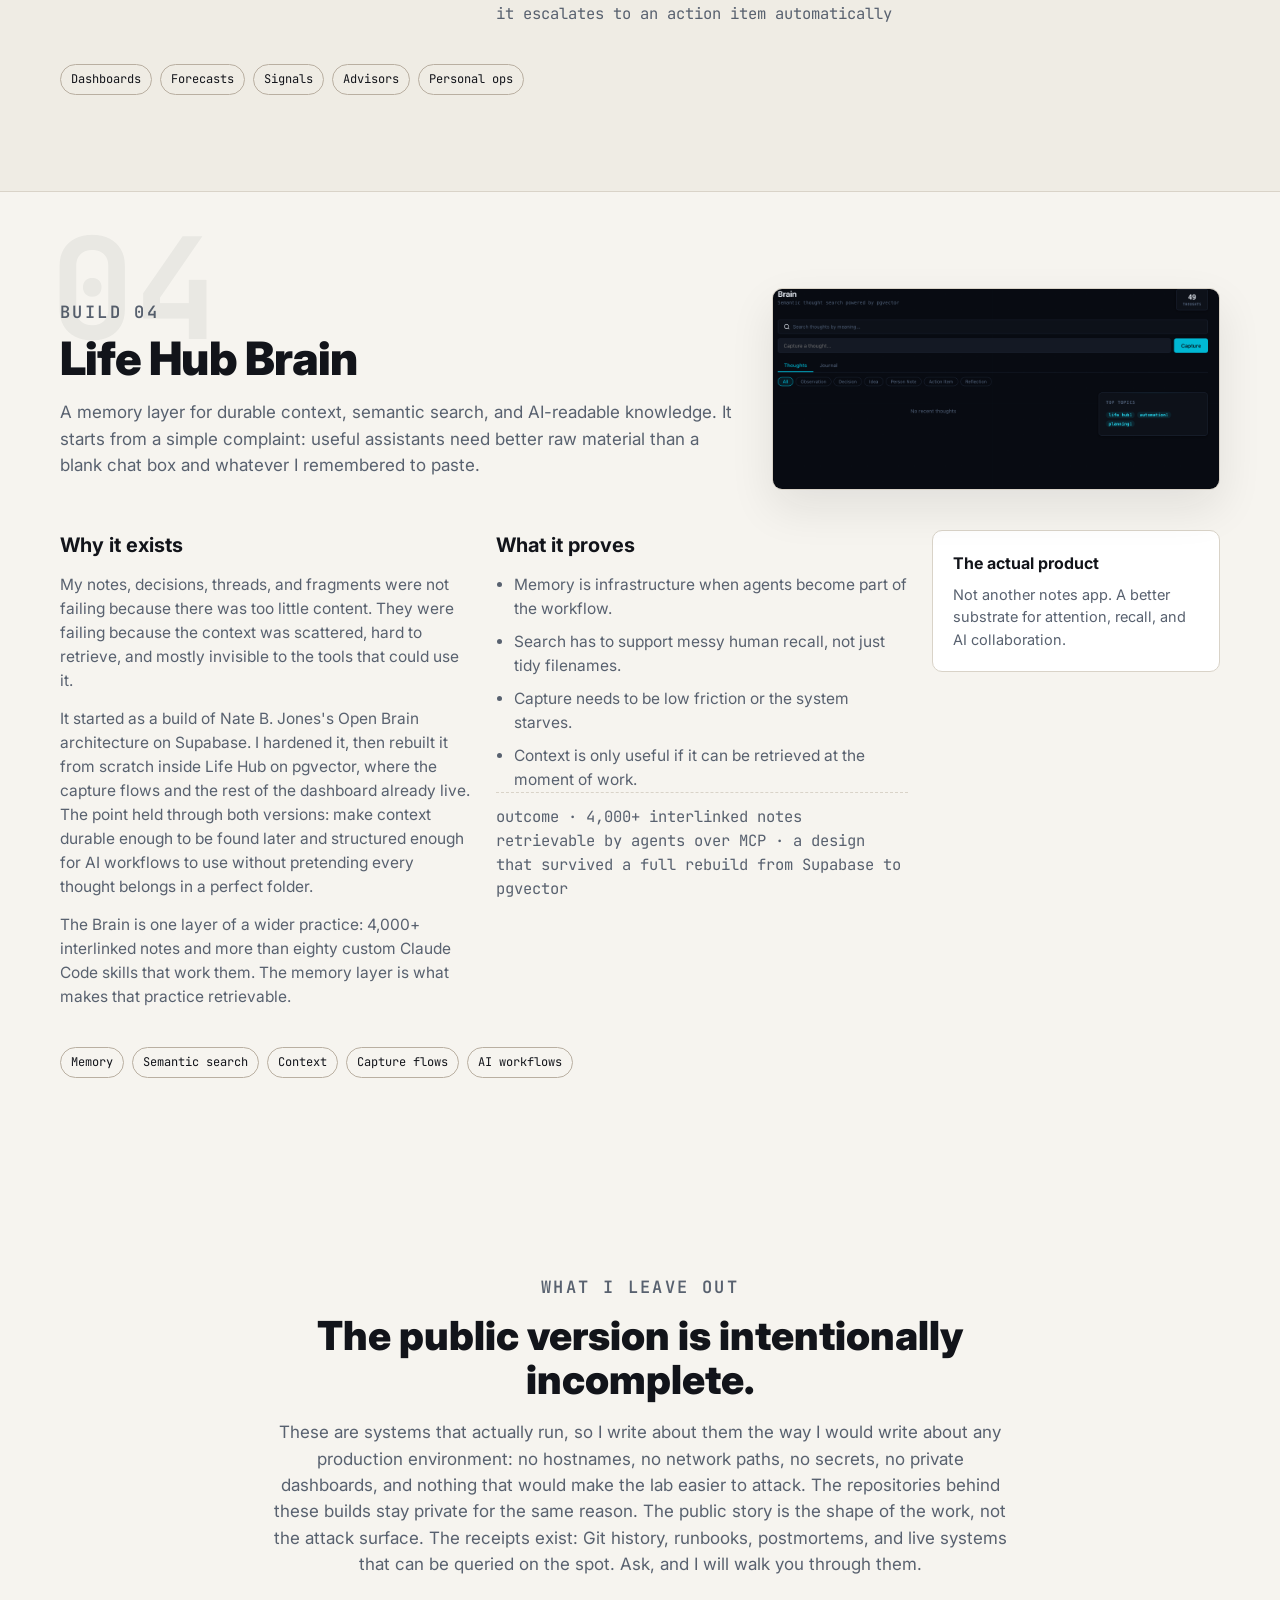
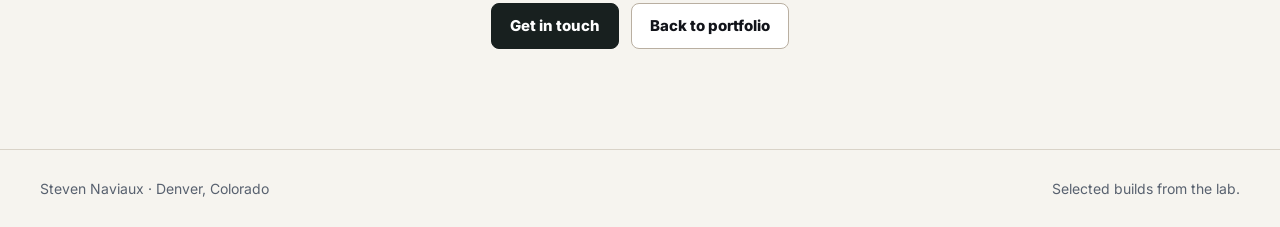
==== commit d1cf884c: "fix: improve portfolio mobile UX" ====
--- a/builds/index.html
+++ b/builds/index.html
@@ -2,7 +2,7 @@
 <html lang="en">
   <head>
     <meta charset="utf-8">
-    <meta name="viewport" content="width=device-width, initial-scale=1">
+    <meta name="viewport" content="width=device-width, initial-scale=1, viewport-fit=cover">
     <meta name="robots" content="index,follow">
     <title>Steven Naviaux | Selected Builds</title>
     <meta name="description" content="Selected independent infrastructure and AI builds by Steven Naviaux, including platform operations, agent workflows, personal intelligence, and AI memory systems.">
@@ -19,7 +19,8 @@
     <link rel="icon" type="image/svg+xml" href="../assets/favicon.svg">
     <link rel="preconnect" href="https://fonts.googleapis.com">
     <link rel="preconnect" href="https://fonts.gstatic.com" crossorigin>
-    <link rel="stylesheet" href="https://fonts.googleapis.com/css2?family=Inter:wght@400..900&family=JetBrains+Mono:wght@400;600;700&display=swap">
+    <link rel="stylesheet" href="https://fonts.googleapis.com/css2?family=Inter:wght@400..900&amp;family=JetBrains+Mono:wght@400;600;700&amp;display=swap">
+    <link rel="stylesheet" href="/assets/ux-fixes.css">
     <style>
       :root {
         --ink: #12141a;
@@ -221,7 +222,11 @@
         .reveal { opacity: 1 !important; transform: none !important; }
       }
     </style>
-  </head>
+    <script src="/assets/htmx.min.js" defer></script>
+    <script src="/assets/site-ui.js" defer></script>
+    <script src="/assets/builds-ui.js" defer></script>
+    <script defer src="https://umami.naviauxlab.com/script.js" data-website-id="bd5ea328-8098-4c85-b3f9-f597d5456130" data-domains="www.stevennaviaux.com" integrity="sha384-KovSIPpdrAZNHs+M91d7FOrLat5rqcpTtQUq/GLIzYwAt+eN0EQHlgdUgm/0U2j+" crossorigin="anonymous"></script>
+</head>
   <body class="portfolio-page build-page live-mode" data-site-state="live">
     <a class="skip-link" href="#main">Skip to content</a>
 
@@ -232,57 +237,122 @@
       </a>
       <nav class="links" aria-label="Build sections">
         <a href="../#lab">Lab</a>
-        <a href="#talos">Talos</a>
-        <a href="#openclaw">OpenClaw</a>
-        <a href="#life-hub">Life Hub</a>
-        <a href="#brain">Brain</a>
+        <a href="#talos" data-nav-target="talos">Talos</a>
+        <a href="#openclaw" data-nav-target="openclaw">OpenClaw</a>
+        <a href="#life-hub" data-nav-target="life-hub">Life Hub</a>
+        <a href="#brain" data-nav-target="brain">Brain</a>
         <a href="../#contact">Contact</a>
       </nav>
+      <div class="mobile-nav" id="mobile-nav-slot" data-close-url="/partials/nav/builds-closed.html">
+        <button
+          class="mobile-nav-toggle"
+          id="mobile-nav-toggle"
+          type="button"
+          aria-label="Open build navigation"
+          aria-expanded="false"
+          hx-get="/partials/nav/builds-open.html"
+          hx-target="#mobile-nav-slot"
+          hx-swap="outerHTML"
+        >
+          <span>Menu</span>
+          <span class="mobile-nav-current" data-nav-current>Builds</span>
+        </button>
+      </div>
     </header>
 
     <main id="main">
       <section class="hero" aria-labelledby="builds-title">
-        <div>
+        <div class="hero-title">
           <p class="eyebrow">Selected builds</p>
           <h1 id="builds-title">The longer version of the lab.</h1>
-          <p class="hero-lede">
-            The homepage gets the short version. This page is for the systems that have enough scar tissue to be useful: what they are, why they exist, what they prove, and what I learned after the first clean demo stopped being interesting. The lab runs the same discipline as my day job in enterprise infrastructure; the difference is that here I hold root on every layer.
-          </p>
-          <div class="actions">
-            <a class="button button-primary" href="../#lab">Back to lab</a>
-            <a class="button" href="https://steven.naviauxlab.com/">NaviauxLab</a>
-          </div>
         </div>
         <div class="build-index" aria-label="Build index">
-          <a href="#talos">
+          <a
+            href="#talos"
+            data-build-choice
+            data-build-slug="talos"
+            hx-get="/partials/builds/talos.html"
+            hx-trigger="click[document.documentElement.classList.contains('builds-enhanced')]"
+            hx-target="#build-detail-content"
+            hx-swap="innerHTML"
+            hx-push-url="false"
+          >
             <span>01</span>
             <strong>Talos Kubernetes Homelab</strong>
             <small>Platform operations, recovery, and the boring parts that decide whether a cluster deserves trust.</small>
           </a>
-          <a href="#openclaw">
+          <a
+            href="#openclaw"
+            data-build-choice
+            data-build-slug="openclaw"
+            hx-get="/partials/builds/openclaw.html"
+            hx-trigger="click[document.documentElement.classList.contains('builds-enhanced')]"
+            hx-target="#build-detail-content"
+            hx-swap="innerHTML"
+            hx-push-url="false"
+          >
             <span>02</span>
             <strong>OpenClaw</strong>
             <small>An open-source agent platform run in production: persistent context, explicit task state, and rules I wrote for how it runs.</small>
           </a>
-          <a href="#life-hub">
+          <a
+            href="#life-hub"
+            data-build-choice
+            data-build-slug="life-hub"
+            hx-get="/partials/builds/life-hub.html"
+            hx-trigger="click[document.documentElement.classList.contains('builds-enhanced')]"
+            hx-target="#build-detail-content"
+            hx-swap="innerHTML"
+            hx-push-url="false"
+          >
             <span>03</span>
             <strong>Life Hub</strong>
             <small>A personal operating picture for signals, habits, projects, advisors, and forecasts.</small>
           </a>
-          <a href="#brain">
+          <a
+            href="#brain"
+            data-build-choice
+            data-build-slug="brain"
+            hx-get="/partials/builds/brain.html"
+            hx-trigger="click[document.documentElement.classList.contains('builds-enhanced')]"
+            hx-target="#build-detail-content"
+            hx-swap="innerHTML"
+            hx-push-url="false"
+          >
             <span>04</span>
             <strong>Life Hub Brain</strong>
             <small>The memory layer underneath: durable context agents can actually retrieve.</small>
           </a>
         </div>
+        <div class="hero-context">
+          <div class="actions">
+            <a
+              class="button button-primary"
+              href="#talos"
+              data-build-slug="talos"
+              hx-get="/partials/builds/talos.html"
+              hx-trigger="click[document.documentElement.classList.contains('builds-enhanced')]"
+              hx-target="#build-detail-content"
+              hx-swap="innerHTML"
+              hx-push-url="false"
+            >Start with Talos</a>
+            <a class="button" href="../#lab">Back to lab</a>
+          </div>
+          <p class="hero-lede">
+            The homepage gives the short version. These systems show the operating model behind the demos: what they are, what they prove, and what changed after the first clean demo stopped being interesting.
+          </p>
+          <a class="quiet-link" href="https://steven.naviauxlab.com/">Visit NaviauxLab</a>
+        </div>
       </section>
 
-      <section class="build-detail band" id="talos" aria-labelledby="talos-title">
-        <div class="build-inner">
+      <section class="build-detail band" id="build-detail" aria-labelledby="selected-build-title" aria-busy="false" data-build="talos">
+        <span class="anchor-target" id="talos" aria-hidden="true"></span>
+        <div id="build-detail-content">
+        <div class="build-inner" data-selected-build="talos">
           <div class="build-header reveal" data-num="01">
             <div>
               <p class="eyebrow">Build 01</p>
-              <h2 id="talos-title">Talos Kubernetes Homelab</h2>
+              <h2 id="selected-build-title">Talos Kubernetes Homelab</h2>
               <p>
                 A small Kubernetes environment that behaves like real infrastructure because it has to. Immutable Talos Linux with no SSH surface, storage, ingress, secrets encrypted in Git, dashboards, backups, updates, and the occasional reminder that the network does not care about my intentions. The Git history is the receipt: 300+ merged pull requests.
               </p>
@@ -323,9 +393,10 @@
             <li>Observability</li>
           </ul>
         </div>
+        </div>
       </section>
 
-      <section class="build-detail" id="openclaw" aria-labelledby="openclaw-title">
+      <section class="build-detail build-detail-secondary" id="openclaw" aria-labelledby="openclaw-title">
         <div class="build-inner">
           <div class="build-header text-only reveal" data-num="02">
             <div>
@@ -382,7 +453,7 @@
         </div>
       </section>
 
-      <section class="build-detail band" id="life-hub" aria-labelledby="life-hub-title">
+      <section class="build-detail band build-detail-secondary" id="life-hub" aria-labelledby="life-hub-title">
         <div class="build-inner">
           <div class="build-header reveal" data-num="03">
             <div>
@@ -429,7 +500,7 @@
         </div>
       </section>
 
-      <section class="build-detail" id="brain" aria-labelledby="brain-title">
+      <section class="build-detail build-detail-secondary" id="brain" aria-labelledby="brain-title">
         <div class="build-inner">
           <div class="build-header reveal" data-num="04">
             <div>
--- a/assets/ux-fixes.css
+++ b/assets/ux-fixes.css
@@ -0,0 +1,249 @@
+/* Shared responsive and progressive-enhancement fixes. Uses the page's existing tokens. */
+
+.mobile-nav {
+  display: none;
+}
+
+.mobile-nav-toggle {
+  min-width: 44px;
+  min-height: 44px;
+  display: inline-flex;
+  align-items: center;
+  justify-content: center;
+  gap: 8px;
+  padding: 8px 12px;
+  border: 1px solid var(--line-strong);
+  border-radius: 8px;
+  background: var(--paper);
+  color: var(--ink);
+  font: 700 14px/1 var(--mono);
+  cursor: pointer;
+}
+
+.mobile-nav-current {
+  color: var(--forest);
+  font-size: 11px;
+  white-space: nowrap;
+}
+
+.mobile-nav-panel {
+  position: absolute;
+  top: calc(100% + 1px);
+  left: 0;
+  right: 0;
+  display: grid;
+  padding: 8px 20px 12px;
+  background: var(--paper);
+  border-bottom: 1px solid var(--line);
+  box-shadow: var(--shadow);
+}
+
+.mobile-nav-panel a {
+  min-height: 44px;
+  display: flex;
+  align-items: center;
+  justify-content: space-between;
+  padding: 8px 4px;
+  border-bottom: 1px solid var(--line);
+  color: var(--muted);
+  font-size: 15px;
+  font-weight: 700;
+  text-decoration: none;
+}
+
+.mobile-nav-panel a:last-child {
+  border-bottom: 0;
+}
+
+.mobile-nav-panel a[aria-current="location"] {
+  color: var(--forest);
+}
+
+.mobile-nav-panel a[aria-current="location"]::after {
+  content: "current";
+  font: 600 11px/1 var(--mono);
+  letter-spacing: 0.06em;
+  text-transform: uppercase;
+}
+
+nav.links a[aria-current="location"] {
+  opacity: 1;
+}
+
+nav.links a[aria-current="location"]::after {
+  transform: scaleX(1);
+}
+
+.chaos {
+  width: 100%;
+  min-height: 44px;
+}
+
+.hint {
+  font-size: 13px;
+  opacity: 1;
+}
+
+.hint-coarse {
+  display: none;
+}
+
+.build-page .hero {
+  grid-template-areas:
+    "title index"
+    "context index";
+  grid-template-rows: auto 1fr;
+}
+
+.build-page .hero-title {
+  grid-area: title;
+}
+
+.build-page .build-index {
+  grid-area: index;
+}
+
+.build-page .hero-context {
+  grid-area: context;
+  align-self: start;
+}
+
+.build-page .hero-context .actions {
+  margin-bottom: 24px;
+}
+
+.build-page .hero-context .quiet-link {
+  display: inline-flex;
+  align-items: center;
+  min-height: 44px;
+  padding: 8px 4px;
+}
+
+.build-index a[aria-current="location"] {
+  border-color: var(--forest);
+  box-shadow: 0 0 0 1px var(--forest);
+}
+
+.anchor-target {
+  position: absolute;
+  width: 1px;
+  height: 1px;
+  overflow: hidden;
+}
+
+#build-detail[aria-busy="true"] #build-detail-content {
+  opacity: 0.68;
+}
+
+#build-detail-content {
+  transition: opacity 150ms cubic-bezier(0.25, 1, 0.5, 1);
+}
+
+.build-error {
+  max-width: 760px;
+  margin: 0 auto;
+  padding: 24px;
+  background: var(--panel);
+  border: 1px solid var(--line);
+  border-radius: 10px;
+}
+
+.build-error h2 {
+  margin: 0 0 8px;
+  font-size: 24px;
+}
+
+.build-error p {
+  margin: 0 0 16px;
+  color: var(--muted);
+}
+
+@media (pointer: coarse) {
+  .hint-fine {
+    display: none;
+  }
+
+  .hint-coarse {
+    display: inline;
+  }
+}
+
+@media (max-width: 980px) {
+  .build-page .hero {
+    grid-template-areas:
+      "title"
+      "index"
+      "context";
+    grid-template-rows: auto;
+  }
+}
+
+@media (max-width: 680px) {
+  html.htmx-ready header.site {
+    min-height: 59px;
+    padding: 9px 20px;
+    gap: 12px;
+  }
+
+  header.site .brand {
+    white-space: nowrap;
+  }
+
+  html.htmx-ready header.site > nav.links {
+    display: none;
+  }
+
+  html.htmx-ready header.site > .mobile-nav {
+    display: block;
+  }
+
+  html.htmx-ready main[id],
+  html.htmx-ready section[id] {
+    scroll-margin-top: 80px;
+  }
+
+  .hero {
+    padding-top: 44px;
+  }
+
+  .hero .actions {
+    gap: 8px;
+  }
+
+  .hero .button {
+    padding-right: 14px;
+    padding-left: 14px;
+  }
+
+  .build-page .hero {
+    gap: 24px;
+    padding: 40px 20px 48px;
+  }
+
+  .build-page .hero h1 {
+    margin-bottom: 0;
+  }
+
+  .build-page .build-index a {
+    min-height: 72px;
+    padding: 13px 16px;
+  }
+
+  .build-page .hero-context .actions {
+    margin-bottom: 12px;
+  }
+
+  html.builds-enhanced .build-detail-secondary {
+    display: none;
+  }
+
+  #build-detail {
+    scroll-margin-top: 80px;
+  }
+}
+
+@media (prefers-reduced-motion: reduce) {
+  #build-detail-content {
+    transition: none;
+  }
+}
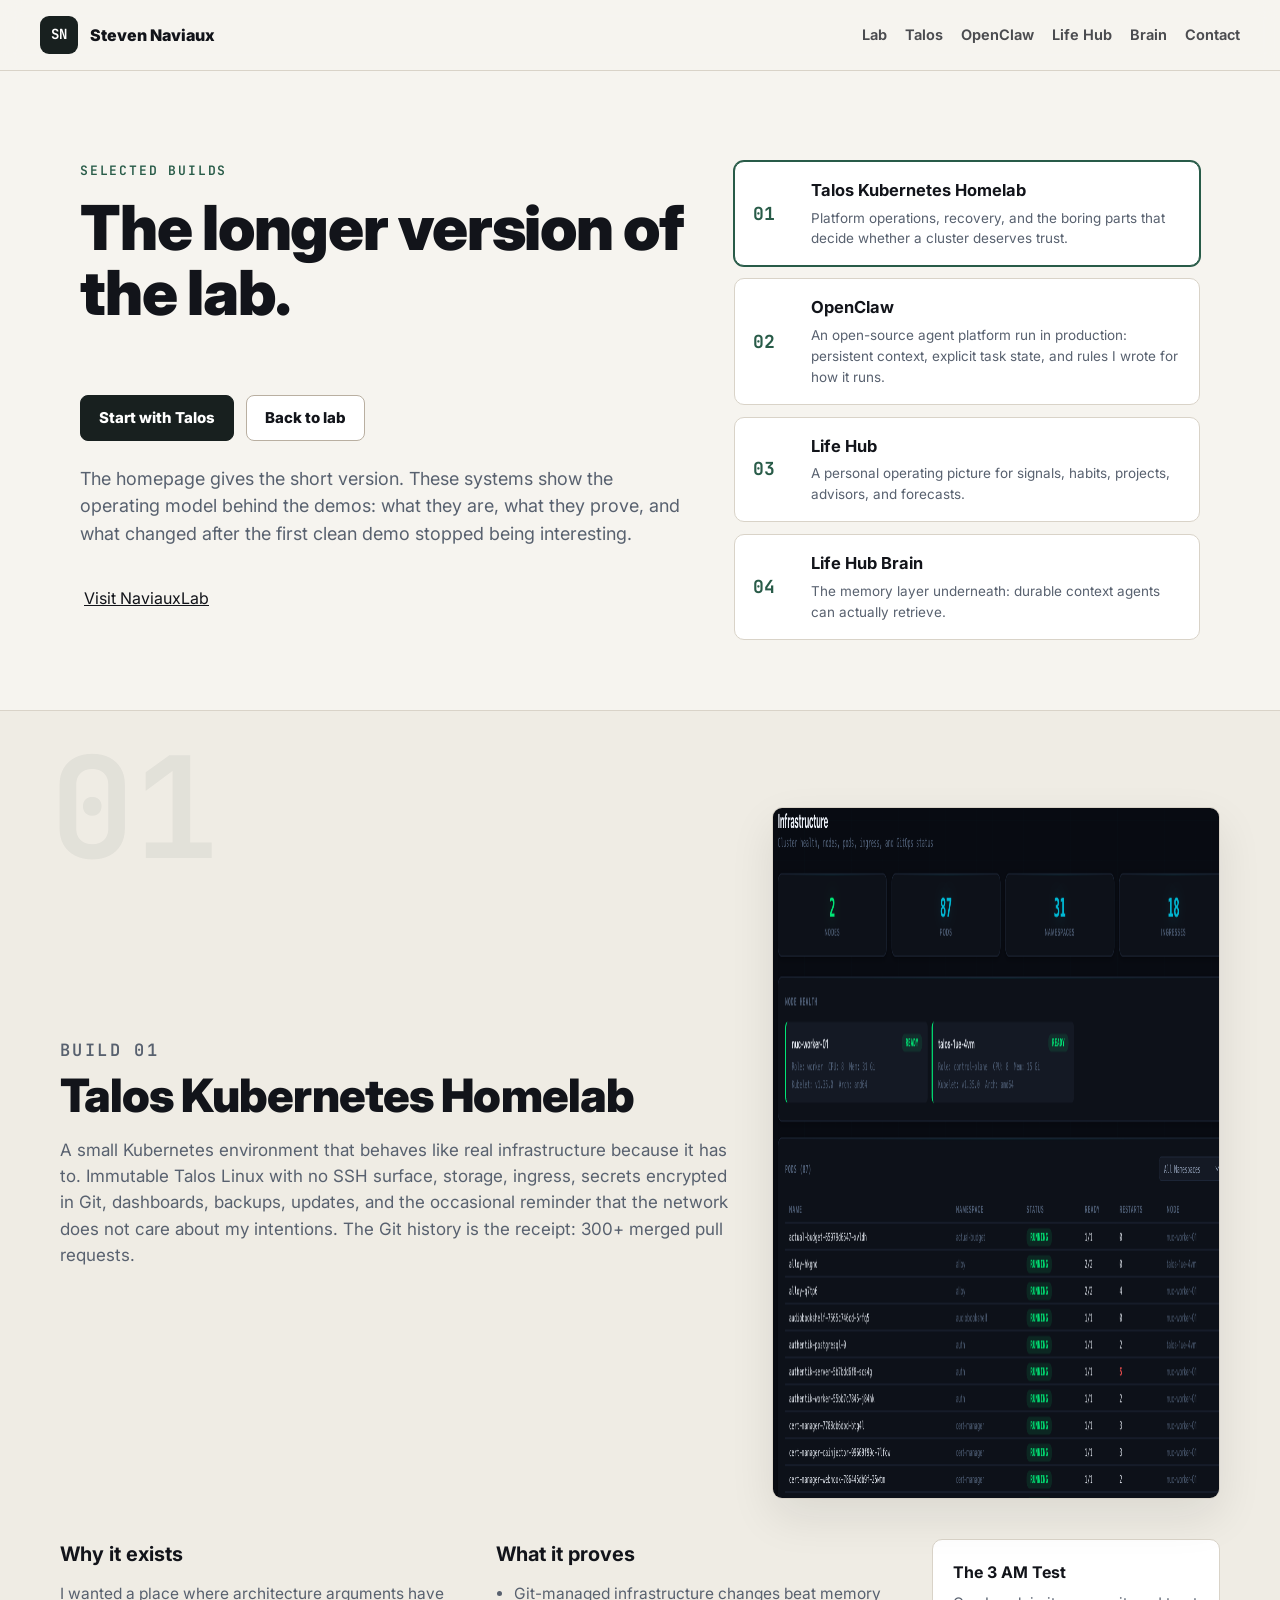
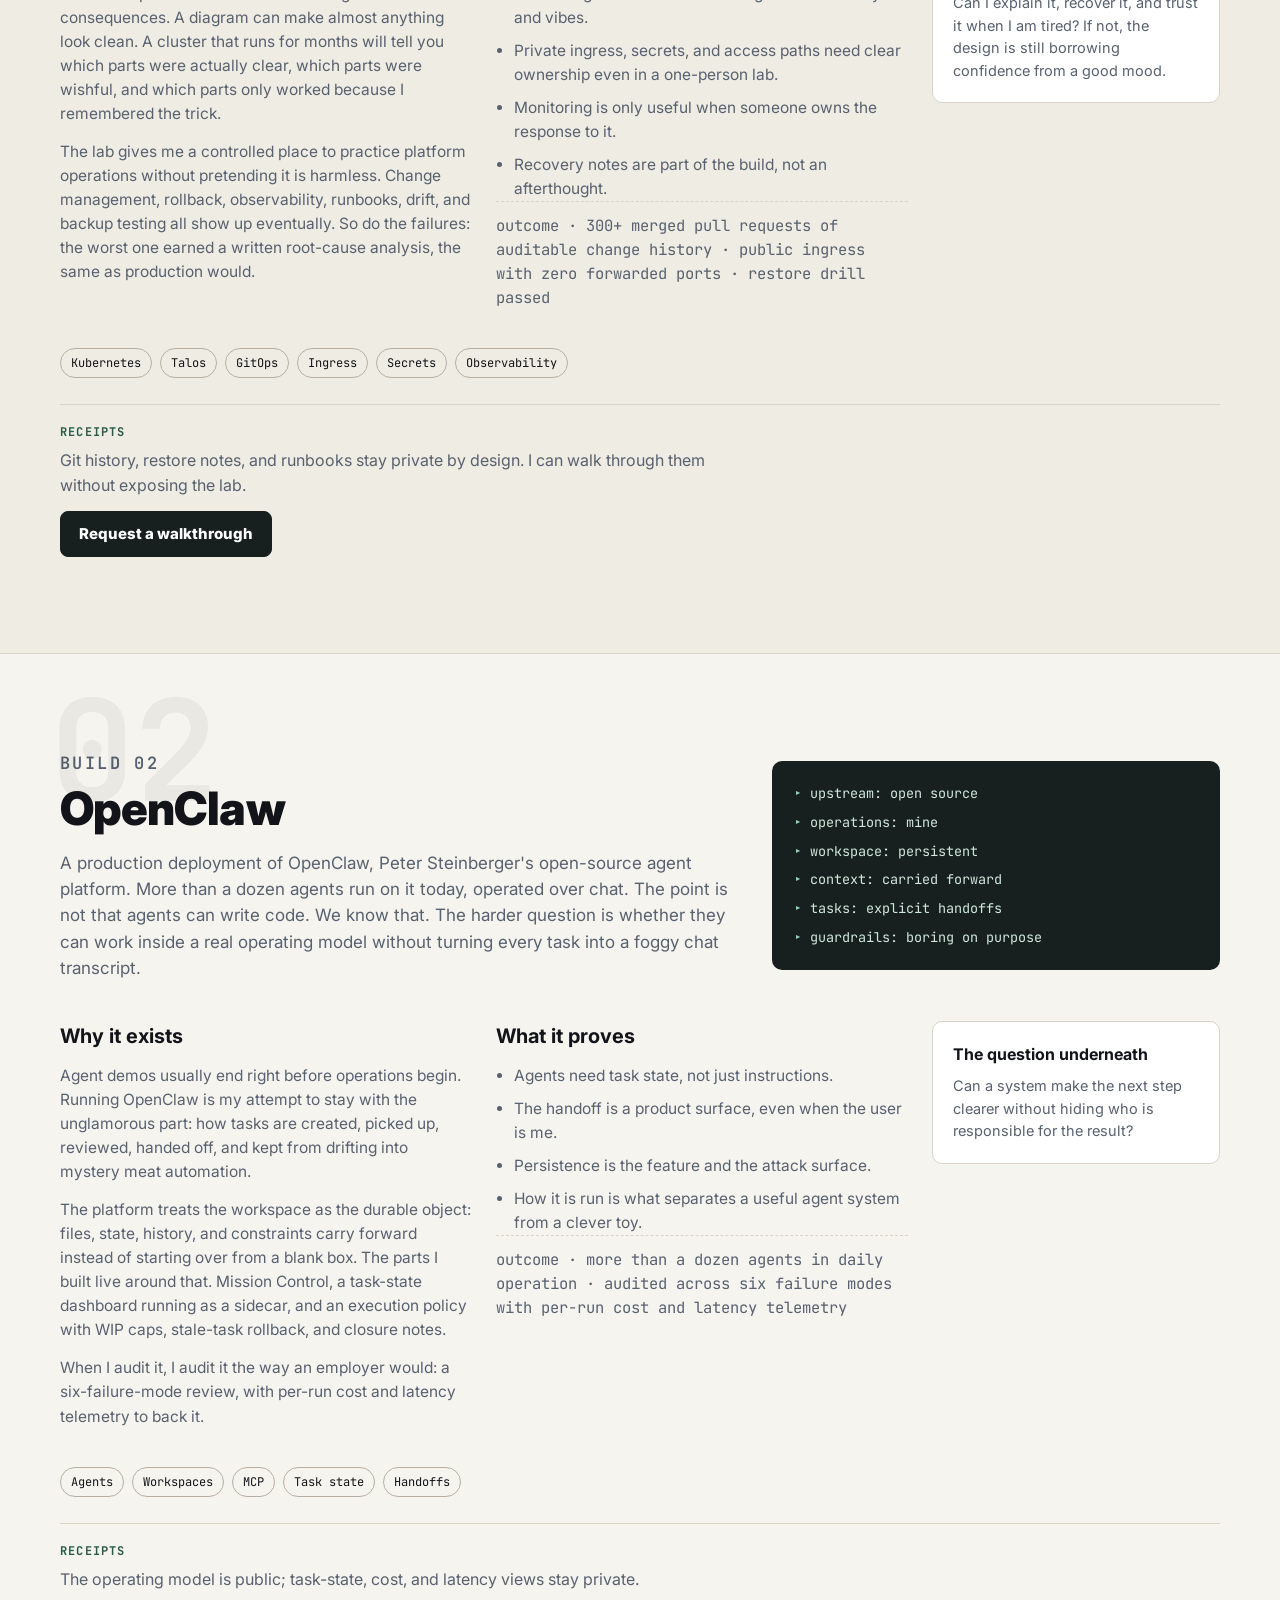
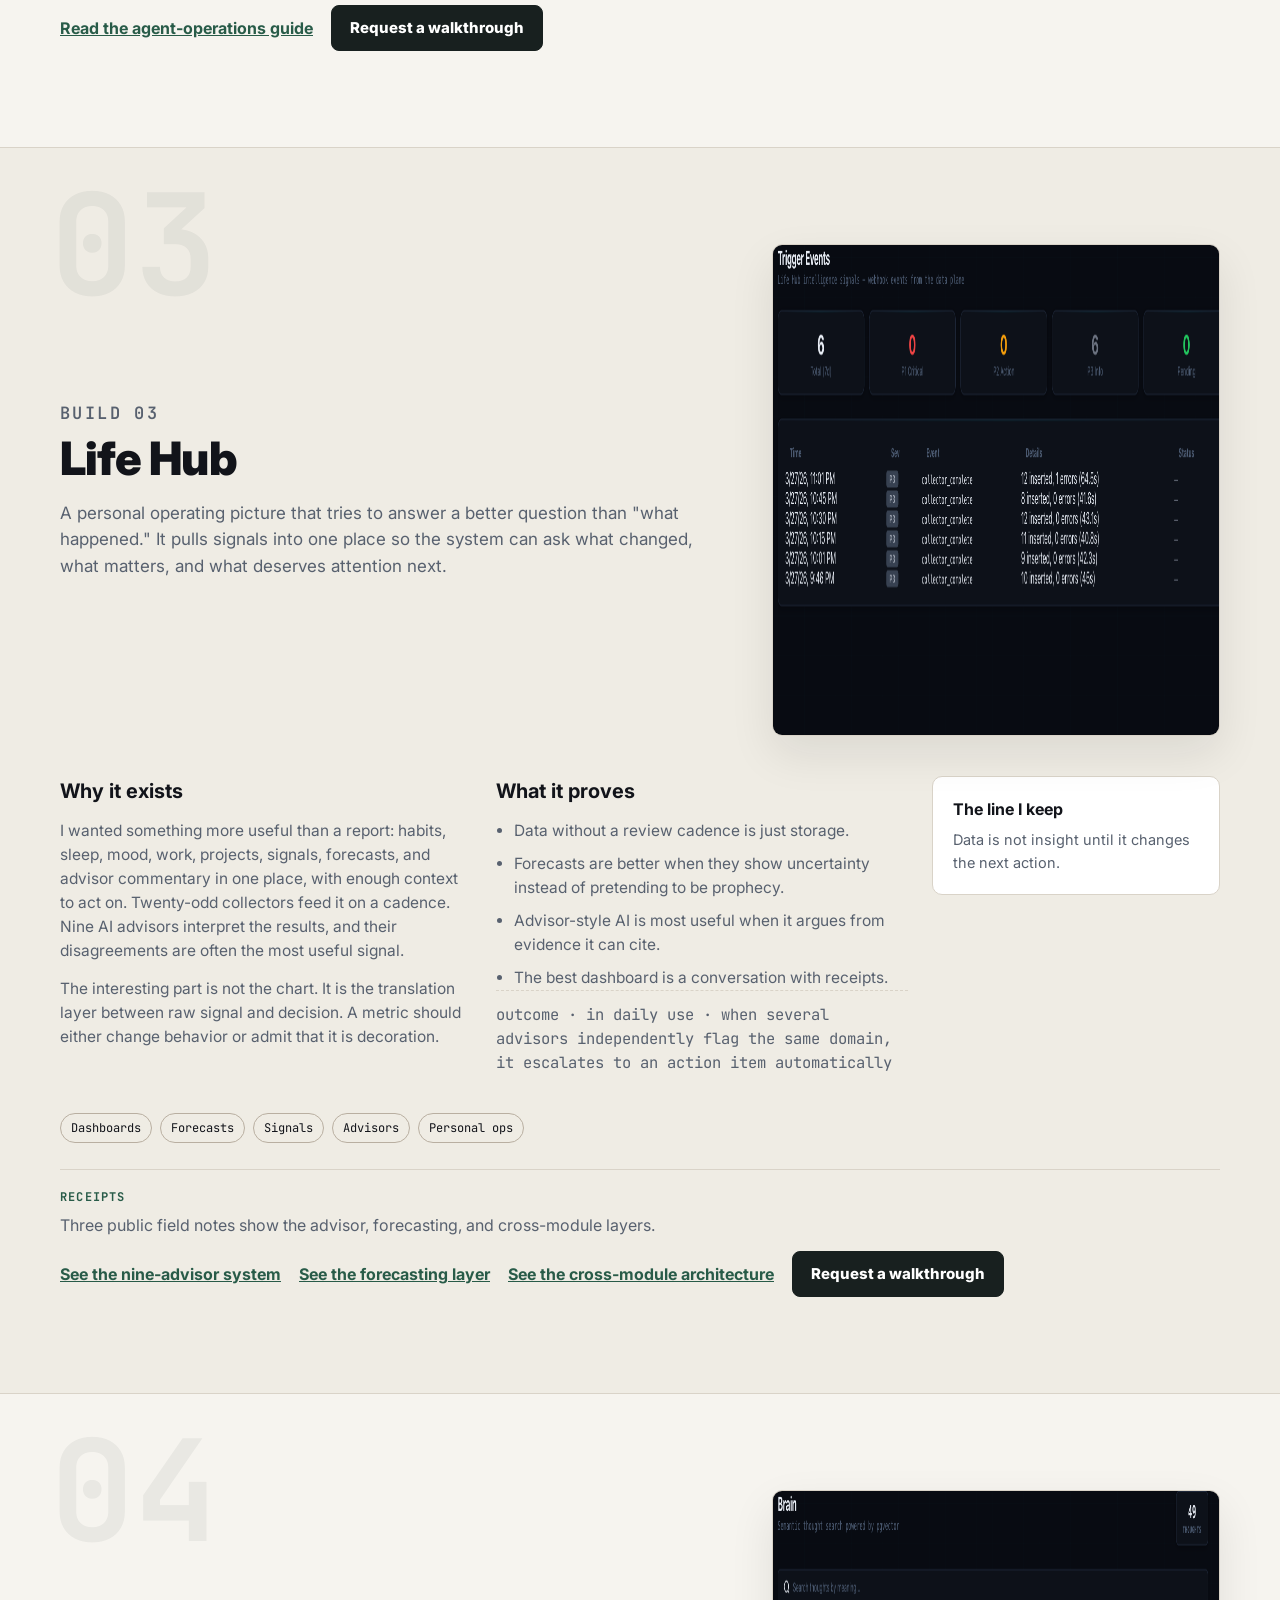
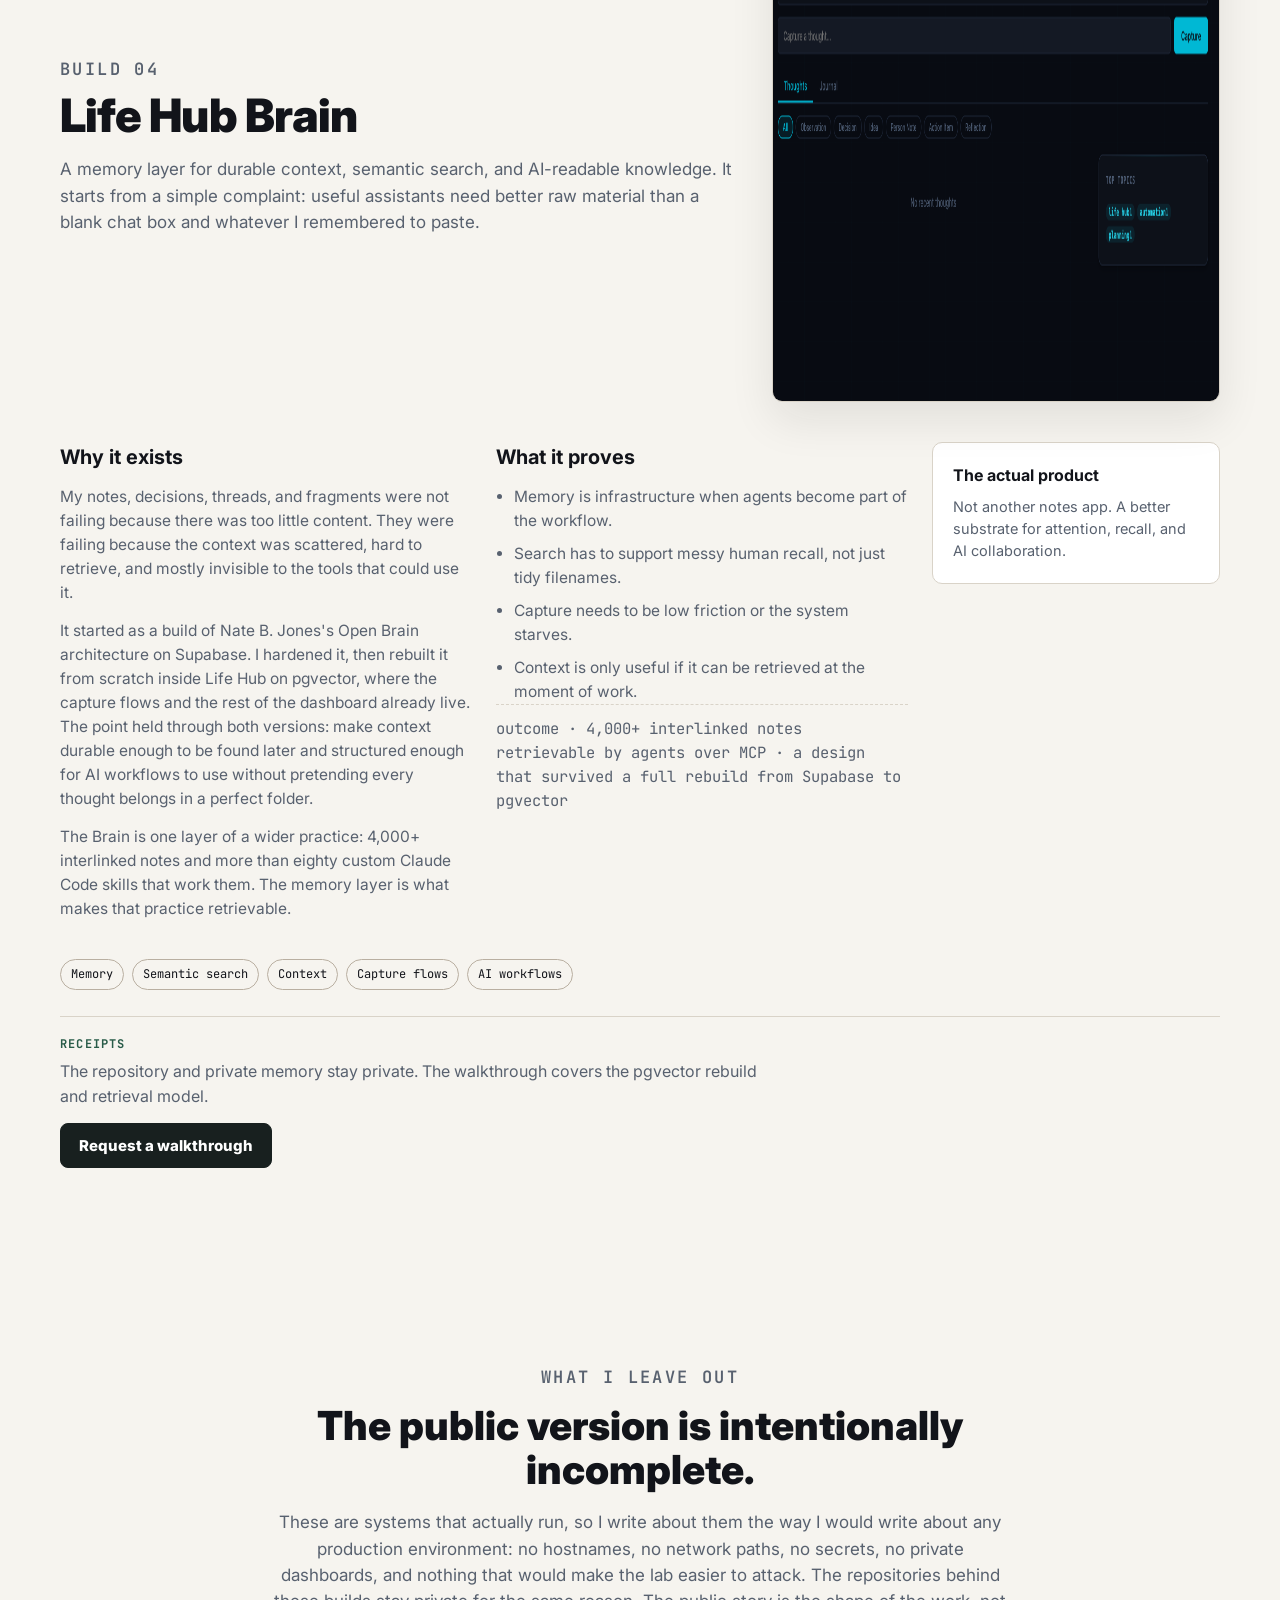
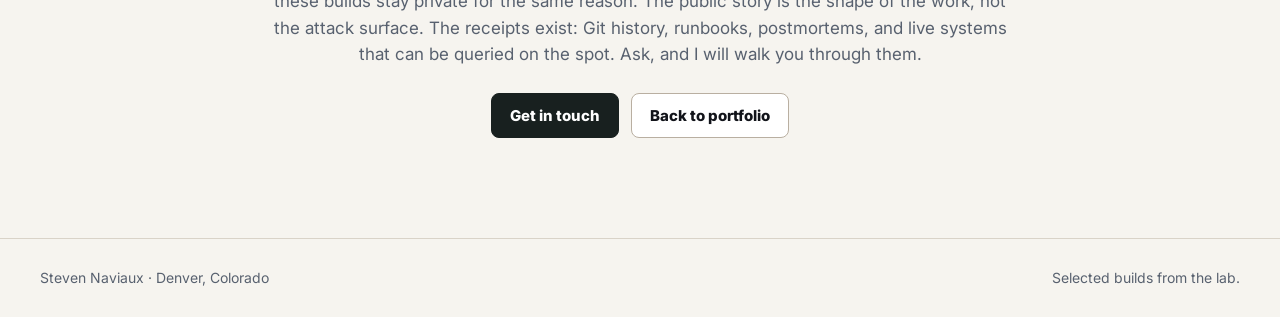
==== commit 0f70e472: "feat: strengthen portfolio proof and measurement" ====
--- a/builds/index.html
+++ b/builds/index.html
@@ -11,16 +11,20 @@
     <meta property="og:title" content="Steven Naviaux | Selected Builds">
     <meta property="og:description" content="Selected independent infrastructure and AI builds by Steven Naviaux, including platform operations, agent workflows, personal intelligence, and AI memory systems.">
     <meta property="og:url" content="https://www.stevennaviaux.com/builds/">
-    <meta property="og:image" content="https://www.stevennaviaux.com/assets/headshot.png">
-    <meta name="twitter:card" content="summary">
+    <meta property="og:image" content="https://www.stevennaviaux.com/assets/og-builds.png">
+    <meta property="og:image:width" content="1200">
+    <meta property="og:image:height" content="630">
+    <meta property="og:image:alt" content="Steven Naviaux selected builds: working systems, measurable outcomes, private by design.">
+    <meta name="twitter:card" content="summary_large_image">
     <meta name="twitter:title" content="Steven Naviaux | Selected Builds">
     <meta name="twitter:description" content="Selected independent infrastructure and AI builds by Steven Naviaux, including platform operations, agent workflows, personal intelligence, and AI memory systems.">
-    <meta name="twitter:image" content="https://www.stevennaviaux.com/assets/headshot.png">
+    <meta name="twitter:image" content="https://www.stevennaviaux.com/assets/og-builds.png">
+    <meta name="twitter:image:alt" content="Steven Naviaux selected builds: working systems, measurable outcomes, private by design.">
     <link rel="icon" type="image/svg+xml" href="../assets/favicon.svg">
     <link rel="preconnect" href="https://fonts.googleapis.com">
     <link rel="preconnect" href="https://fonts.gstatic.com" crossorigin>
     <link rel="stylesheet" href="https://fonts.googleapis.com/css2?family=Inter:wght@400..900&amp;family=JetBrains+Mono:wght@400;600;700&amp;display=swap">
-    <link rel="stylesheet" href="/assets/ux-fixes.css">
+    <link rel="stylesheet" href="/assets/ux-fixes.css?v=20260713">
     <style>
       :root {
         --ink: #12141a;
@@ -225,7 +229,7 @@
     <script src="/assets/htmx.min.js" defer></script>
     <script src="/assets/site-ui.js" defer></script>
     <script src="/assets/builds-ui.js" defer></script>
-    <script defer src="https://umami.naviauxlab.com/script.js" data-website-id="bd5ea328-8098-4c85-b3f9-f597d5456130" data-domains="www.stevennaviaux.com" integrity="sha384-KovSIPpdrAZNHs+M91d7FOrLat5rqcpTtQUq/GLIzYwAt+eN0EQHlgdUgm/0U2j+" crossorigin="anonymous"></script>
+    <script defer src="https://umami.naviauxlab.com/script.js" data-website-id="bd5ea328-8098-4c85-b3f9-f597d5456130" data-domains="www.stevennaviaux.com" data-exclude-search="true" data-exclude-hash="true" integrity="sha384-KovSIPpdrAZNHs+M91d7FOrLat5rqcpTtQUq/GLIzYwAt+eN0EQHlgdUgm/0U2j+" crossorigin="anonymous"></script>
 </head>
   <body class="portfolio-page build-page live-mode" data-site-state="live">
     <a class="skip-link" href="#main">Skip to content</a>
@@ -237,11 +241,11 @@
       </a>
       <nav class="links" aria-label="Build sections">
         <a href="../#lab">Lab</a>
-        <a href="#talos" data-nav-target="talos">Talos</a>
-        <a href="#openclaw" data-nav-target="openclaw">OpenClaw</a>
-        <a href="#life-hub" data-nav-target="life-hub">Life Hub</a>
-        <a href="#brain" data-nav-target="brain">Brain</a>
-        <a href="../#contact">Contact</a>
+        <a href="#talos" data-nav-target="talos" data-umami-event="build-select" data-umami-event-build="talos" data-umami-event-source="builds-header">Talos</a>
+        <a href="#openclaw" data-nav-target="openclaw" data-umami-event="build-select" data-umami-event-build="openclaw" data-umami-event-source="builds-header">OpenClaw</a>
+        <a href="#life-hub" data-nav-target="life-hub" data-umami-event="build-select" data-umami-event-build="life-hub" data-umami-event-source="builds-header">Life Hub</a>
+        <a href="#brain" data-nav-target="brain" data-umami-event="build-select" data-umami-event-build="brain" data-umami-event-source="builds-header">Brain</a>
+        <a href="../#contact" data-umami-event="contact-open" data-umami-event-location="builds-header">Contact</a>
       </nav>
       <div class="mobile-nav" id="mobile-nav-slot" data-close-url="/partials/nav/builds-closed.html">
         <button
@@ -271,6 +275,9 @@
             href="#talos"
             data-build-choice
             data-build-slug="talos"
+            data-umami-event="build-select"
+            data-umami-event-build="talos"
+            data-umami-event-source="build-index"
             hx-get="/partials/builds/talos.html"
             hx-trigger="click[document.documentElement.classList.contains('builds-enhanced')]"
             hx-target="#build-detail-content"
@@ -285,6 +292,9 @@
             href="#openclaw"
             data-build-choice
             data-build-slug="openclaw"
+            data-umami-event="build-select"
+            data-umami-event-build="openclaw"
+            data-umami-event-source="build-index"
             hx-get="/partials/builds/openclaw.html"
             hx-trigger="click[document.documentElement.classList.contains('builds-enhanced')]"
             hx-target="#build-detail-content"
@@ -299,6 +309,9 @@
             href="#life-hub"
             data-build-choice
             data-build-slug="life-hub"
+            data-umami-event="build-select"
+            data-umami-event-build="life-hub"
+            data-umami-event-source="build-index"
             hx-get="/partials/builds/life-hub.html"
             hx-trigger="click[document.documentElement.classList.contains('builds-enhanced')]"
             hx-target="#build-detail-content"
@@ -313,6 +326,9 @@
             href="#brain"
             data-build-choice
             data-build-slug="brain"
+            data-umami-event="build-select"
+            data-umami-event-build="brain"
+            data-umami-event-source="build-index"
             hx-get="/partials/builds/brain.html"
             hx-trigger="click[document.documentElement.classList.contains('builds-enhanced')]"
             hx-target="#build-detail-content"
@@ -330,6 +346,9 @@
               class="button button-primary"
               href="#talos"
               data-build-slug="talos"
+              data-umami-event="build-select"
+              data-umami-event-build="talos"
+              data-umami-event-source="builds-hero"
               hx-get="/partials/builds/talos.html"
               hx-trigger="click[document.documentElement.classList.contains('builds-enhanced')]"
               hx-target="#build-detail-content"
@@ -341,7 +360,7 @@
           <p class="hero-lede">
             The homepage gives the short version. These systems show the operating model behind the demos: what they are, what they prove, and what changed after the first clean demo stopped being interesting.
           </p>
-          <a class="quiet-link" href="https://steven.naviauxlab.com/">Visit NaviauxLab</a>
+          <a class="quiet-link" href="https://steven.naviauxlab.com/" data-umami-event="profile-link-click" data-umami-event-destination="naviauxlab" data-umami-event-location="builds-hero">Visit NaviauxLab</a>
         </div>
       </section>
 
@@ -357,7 +376,7 @@
                 A small Kubernetes environment that behaves like real infrastructure because it has to. Immutable Talos Linux with no SSH surface, storage, ingress, secrets encrypted in Git, dashboards, backups, updates, and the occasional reminder that the network does not care about my intentions. The Git history is the receipt: 300+ merged pull requests.
               </p>
             </div>
-            <img class="build-shot" src="../assets/lab-infra.png" alt="Cropped infrastructure dashboard showing cluster health, nodes, pods, namespaces, and ingress status.">
+            <img class="build-shot" src="../assets/lab-infra.png" alt="Cropped infrastructure dashboard showing cluster health, nodes, pods, namespaces, and ingress status." width="1140" height="692" loading="lazy" decoding="async">
           </div>
           <div class="build-body reveal">
             <article>
@@ -392,6 +411,13 @@
             <li>Secrets</li>
             <li>Observability</li>
           </ul>
+          <div class="build-receipts" role="region" aria-label="Talos receipts">
+            <p class="build-receipts-label">Receipts</p>
+            <p>Git history, restore notes, and runbooks stay private by design. I can walk through them without exposing the lab.</p>
+            <div class="build-receipt-links">
+              <a class="button button-primary" href="../#contact" data-umami-event="contact-open" data-umami-event-location="build-receipts" data-umami-event-build="talos">Request a walkthrough</a>
+            </div>
+          </div>
         </div>
         </div>
       </section>
@@ -450,6 +476,14 @@
             <li>Task state</li>
             <li>Handoffs</li>
           </ul>
+          <div class="build-receipts" role="region" aria-label="OpenClaw receipts">
+            <p class="build-receipts-label">Receipts</p>
+            <p>The operating model is public; task-state, cost, and latency views stay private.</p>
+            <div class="build-receipt-links">
+              <a class="quiet-link" href="https://steven.naviauxlab.com/blog/building-a-9-agent-ai-team-on-kubernetes-the-complete-guide/" data-umami-event="build-receipt-open" data-umami-event-build="openclaw" data-umami-event-receipt="agent-operations-guide">Read the agent-operations guide</a>
+              <a class="button button-primary" href="../#contact" data-umami-event="contact-open" data-umami-event-location="build-receipts" data-umami-event-build="openclaw">Request a walkthrough</a>
+            </div>
+          </div>
         </div>
       </section>
 
@@ -463,7 +497,7 @@
                 A personal operating picture that tries to answer a better question than "what happened." It pulls signals into one place so the system can ask what changed, what matters, and what deserves attention next.
               </p>
             </div>
-            <img class="build-shot" src="../assets/lab-triggers.png" alt="Cropped Mission Control trigger events view showing Life Hub intelligence signals and collector status.">
+            <img class="build-shot" src="../assets/lab-triggers.png" alt="Cropped Mission Control trigger events view showing Life Hub intelligence signals and collector status." width="1140" height="492" loading="lazy" decoding="async">
           </div>
           <div class="build-body reveal">
             <article>
@@ -497,6 +531,16 @@
             <li>Advisors</li>
             <li>Personal ops</li>
           </ul>
+          <div class="build-receipts" role="region" aria-label="Life Hub receipts">
+            <p class="build-receipts-label">Receipts</p>
+            <p>Three public field notes show the advisor, forecasting, and cross-module layers.</p>
+            <div class="build-receipt-links">
+              <a class="quiet-link" href="https://steven.naviauxlab.com/blog/i-built-9-ai-advisors-that-argue-about-my-life-data/" data-umami-event="build-receipt-open" data-umami-event-build="life-hub" data-umami-event-receipt="nine-advisor-system">See the nine-advisor system</a>
+              <a class="quiet-link" href="https://steven.naviauxlab.com/blog/teaching-my-dashboard-to-predict-not-just-report/" data-umami-event="build-receipt-open" data-umami-event-build="life-hub" data-umami-event-receipt="forecasting-layer">See the forecasting layer</a>
+              <a class="quiet-link" href="https://steven.naviauxlab.com/blog/teaching-my-dashboard-to-think-across-modules/" data-umami-event="build-receipt-open" data-umami-event-build="life-hub" data-umami-event-receipt="cross-module-architecture">See the cross-module architecture</a>
+              <a class="button button-primary" href="../#contact" data-umami-event="contact-open" data-umami-event-location="build-receipts" data-umami-event-build="life-hub">Request a walkthrough</a>
+            </div>
+          </div>
         </div>
       </section>
 
@@ -510,7 +554,7 @@
                 A memory layer for durable context, semantic search, and AI-readable knowledge. It starts from a simple complaint: useful assistants need better raw material than a blank chat box and whatever I remembered to paste.
               </p>
             </div>
-            <img class="build-shot" src="../assets/lab-brain.png" alt="Cropped semantic thought search interface with topic filters and search controls.">
+            <img class="build-shot" src="../assets/lab-brain.png" alt="Cropped semantic thought search interface with topic filters and search controls." width="1140" height="512" loading="lazy" decoding="async">
           </div>
           <div class="build-body reveal">
             <article>
@@ -547,6 +591,13 @@
             <li>Capture flows</li>
             <li>AI workflows</li>
           </ul>
+          <div class="build-receipts" role="region" aria-label="Life Hub Brain receipts">
+            <p class="build-receipts-label">Receipts</p>
+            <p>The repository and private memory stay private. The walkthrough covers the pgvector rebuild and retrieval model.</p>
+            <div class="build-receipt-links">
+              <a class="button button-primary" href="../#contact" data-umami-event="contact-open" data-umami-event-location="build-receipts" data-umami-event-build="brain">Request a walkthrough</a>
+            </div>
+          </div>
         </div>
       </section>
 
@@ -557,7 +608,7 @@
           These are systems that actually run, so I write about them the way I would write about any production environment: no hostnames, no network paths, no secrets, no private dashboards, and nothing that would make the lab easier to attack. The repositories behind these builds stay private for the same reason. The public story is the shape of the work, not the attack surface. The receipts exist: Git history, runbooks, postmortems, and live systems that can be queried on the spot. Ask, and I will walk you through them.
         </p>
         <div class="actions">
-          <a class="button button-primary" href="../#contact">Get in touch</a>
+          <a class="button button-primary" href="../#contact" data-umami-event="contact-open" data-umami-event-location="builds-close">Get in touch</a>
           <a class="button" href="../">Back to portfolio</a>
         </div>
       </section>
--- a/assets/ux-fixes.css
+++ b/assets/ux-fixes.css
@@ -84,6 +84,13 @@
   opacity: 1;
 }
 
+.card-proof-link {
+  min-height: 44px;
+  display: inline-flex;
+  align-items: center;
+  margin-top: 14px;
+}
+
 .hint-coarse {
   display: none;
 }
@@ -158,6 +165,41 @@
   color: var(--muted);
 }
 
+.build-receipts {
+  margin-top: 26px;
+  padding-top: 20px;
+  border-top: 1px solid var(--line);
+}
+
+.build-receipts > p:not(.build-receipts-label) {
+  max-width: 70ch;
+  margin: 0 0 14px;
+  color: var(--muted);
+}
+
+.build-receipts-label {
+  margin: 0 0 8px;
+  color: var(--forest);
+  font: 700 12px/1.2 var(--mono);
+  letter-spacing: 0.1em;
+  text-transform: uppercase;
+}
+
+.build-receipt-links {
+  display: flex;
+  flex-wrap: wrap;
+  align-items: center;
+  gap: 8px 18px;
+}
+
+.build-receipt-links .quiet-link {
+  min-height: 44px;
+  display: inline-flex;
+  align-items: center;
+  color: var(--forest);
+  font-weight: 700;
+}
+
 @media (pointer: coarse) {
   .hint-fine {
     display: none;
@@ -240,6 +282,15 @@
   #build-detail {
     scroll-margin-top: 80px;
   }
+
+  .build-receipt-links {
+    flex-direction: column;
+    align-items: stretch;
+  }
+
+  .build-receipt-links a {
+    width: 100%;
+  }
 }
 
 @media (prefers-reduced-motion: reduce) {
